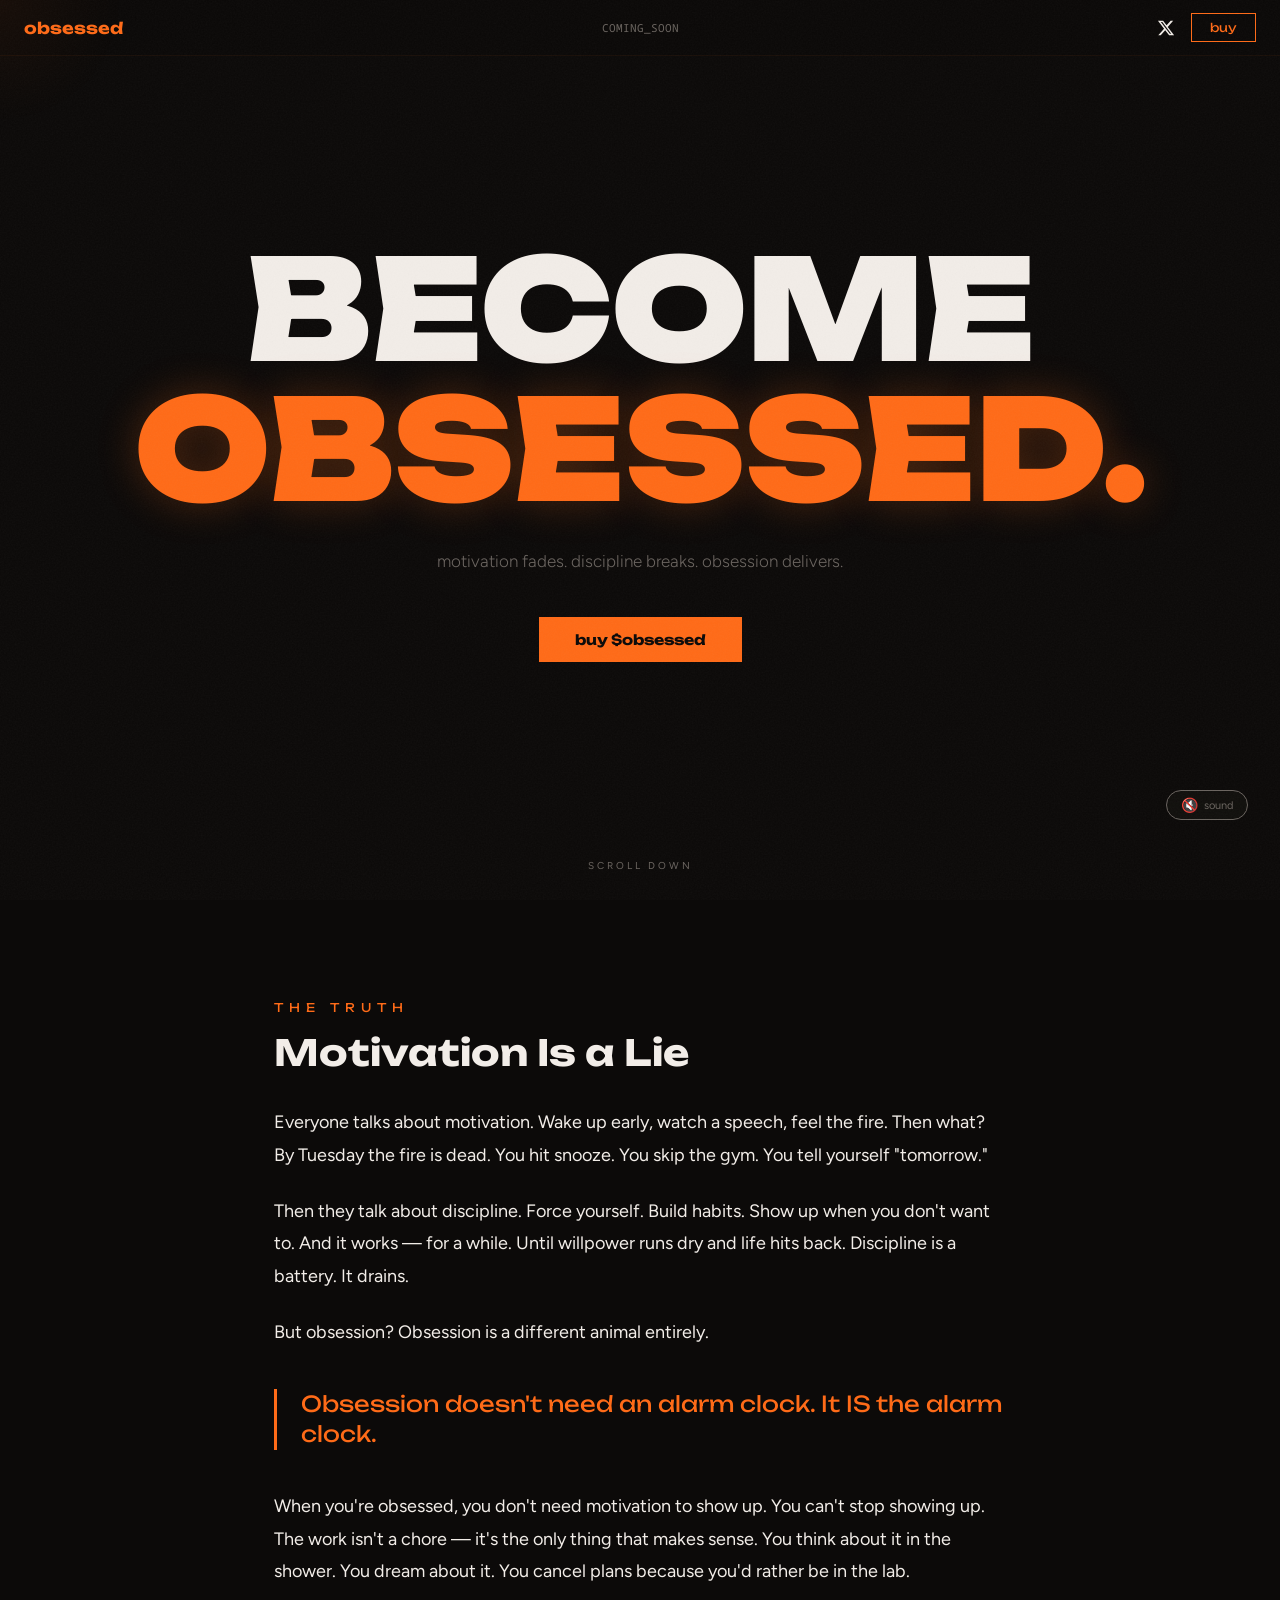
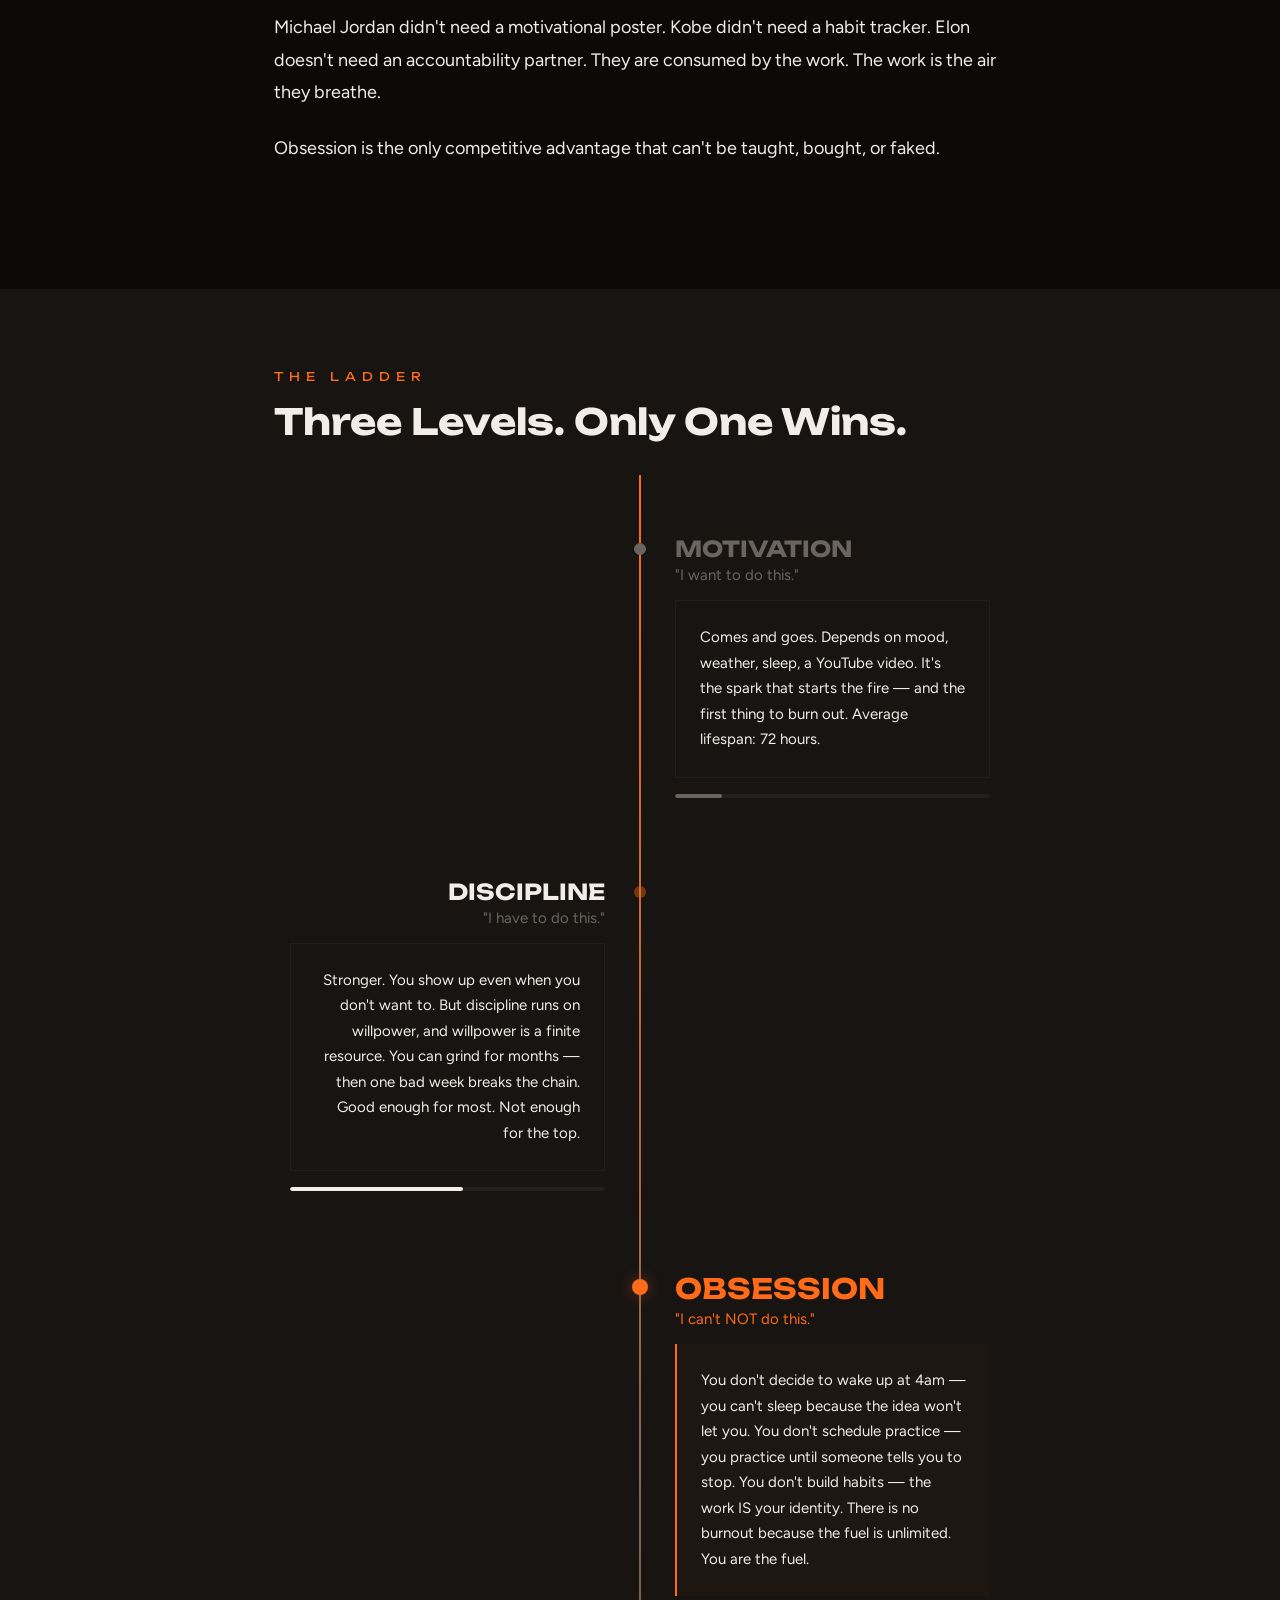
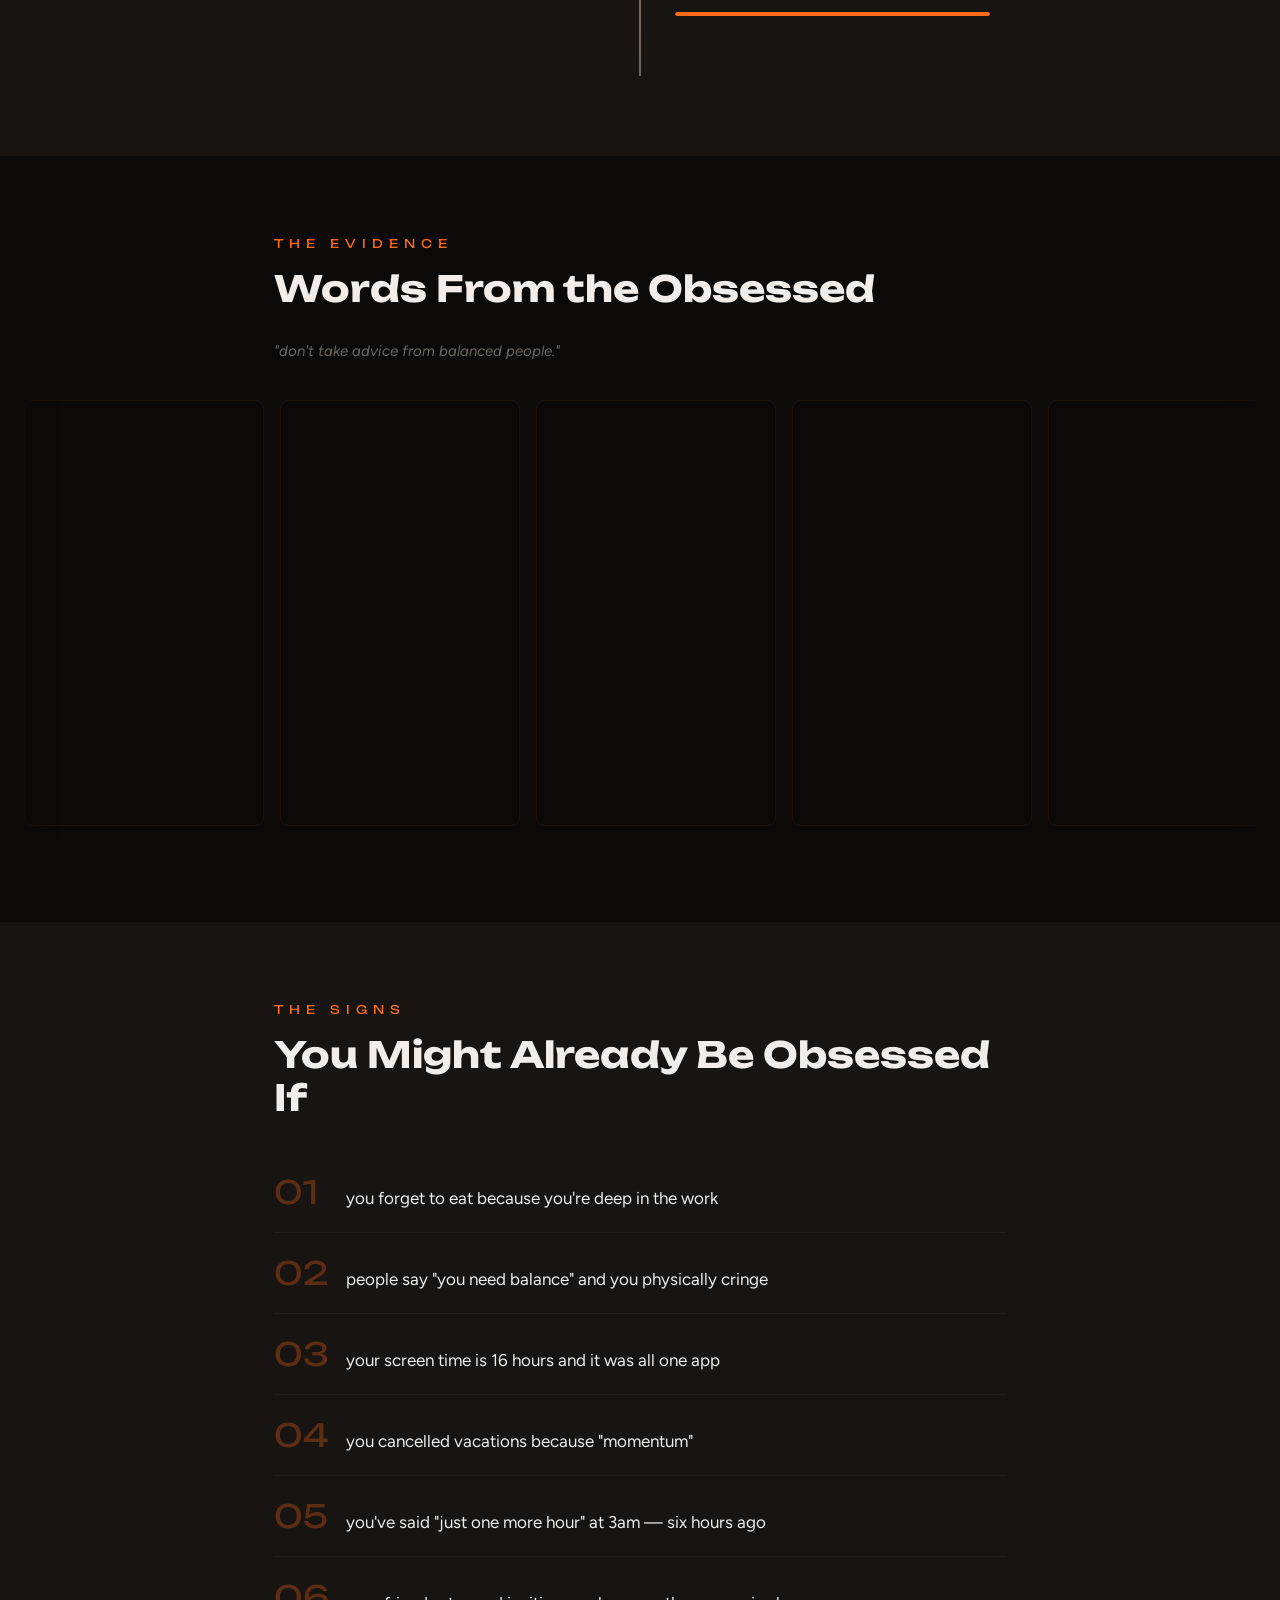
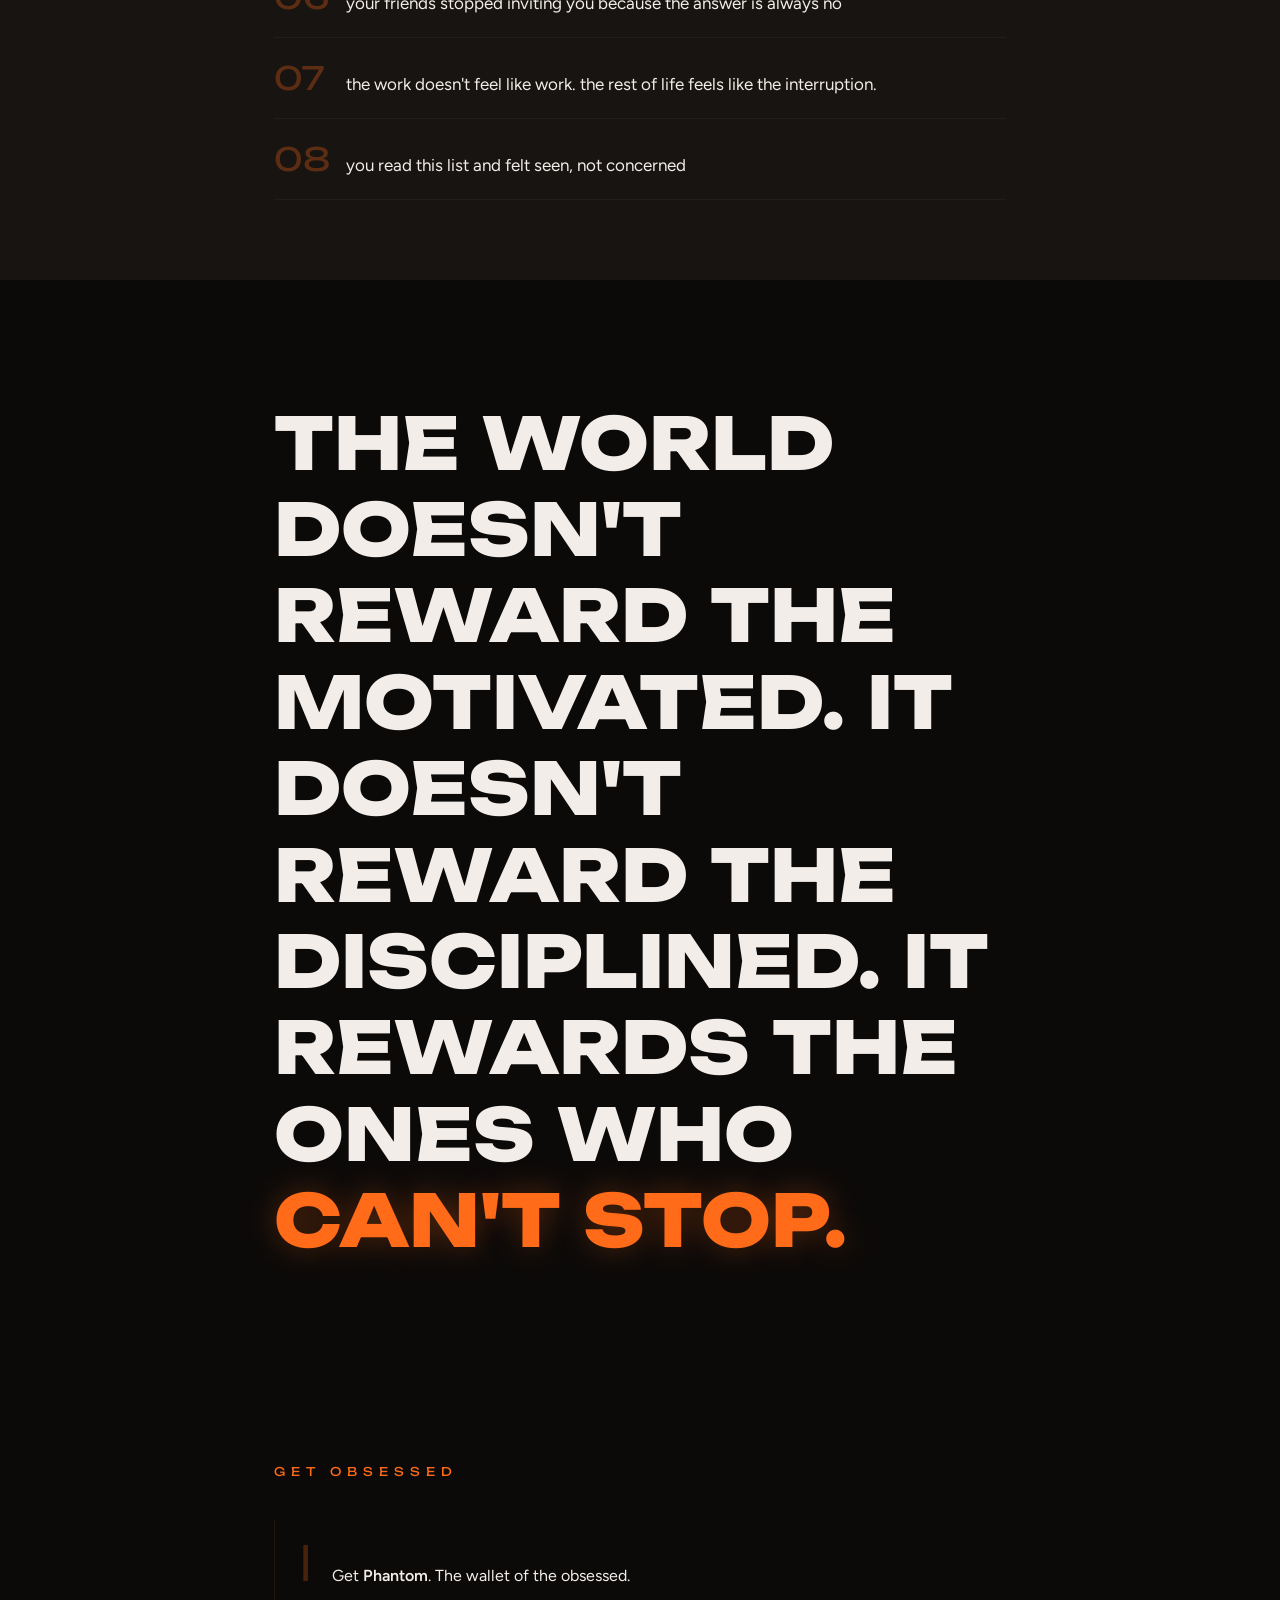
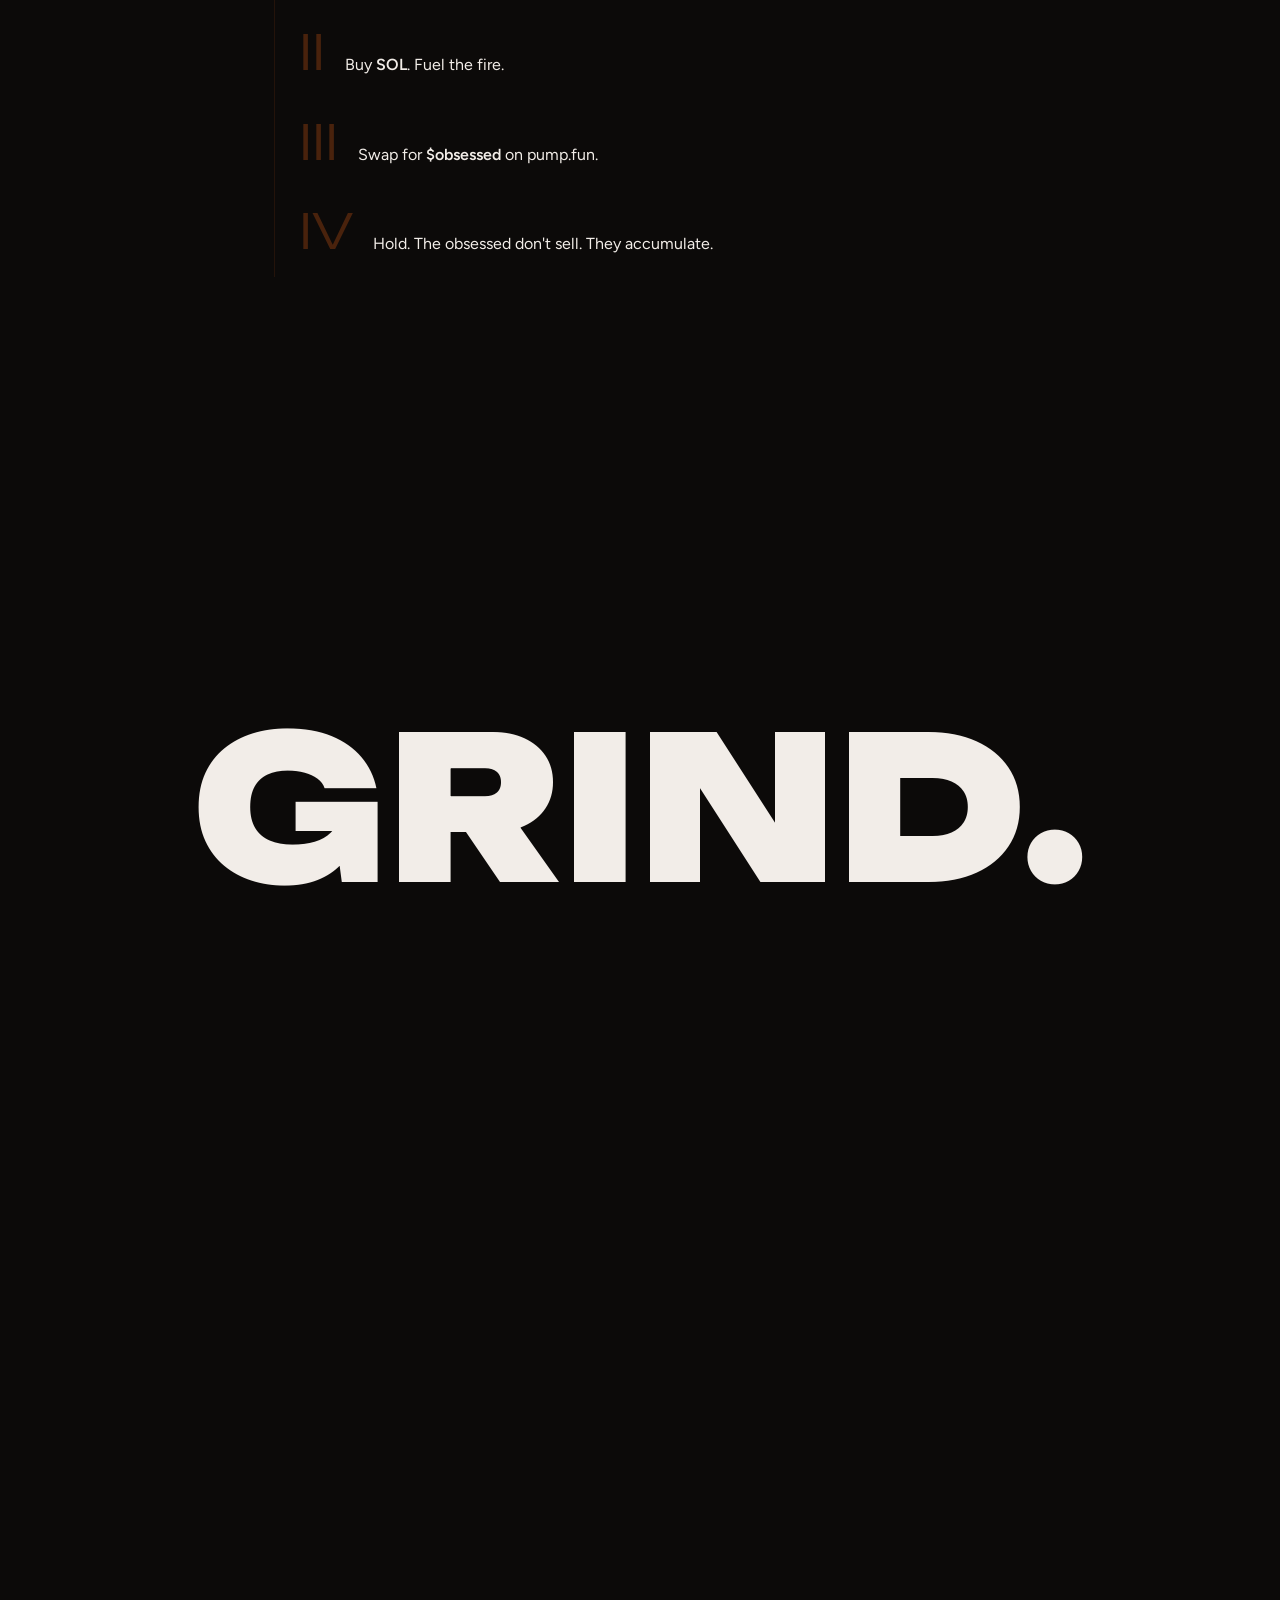
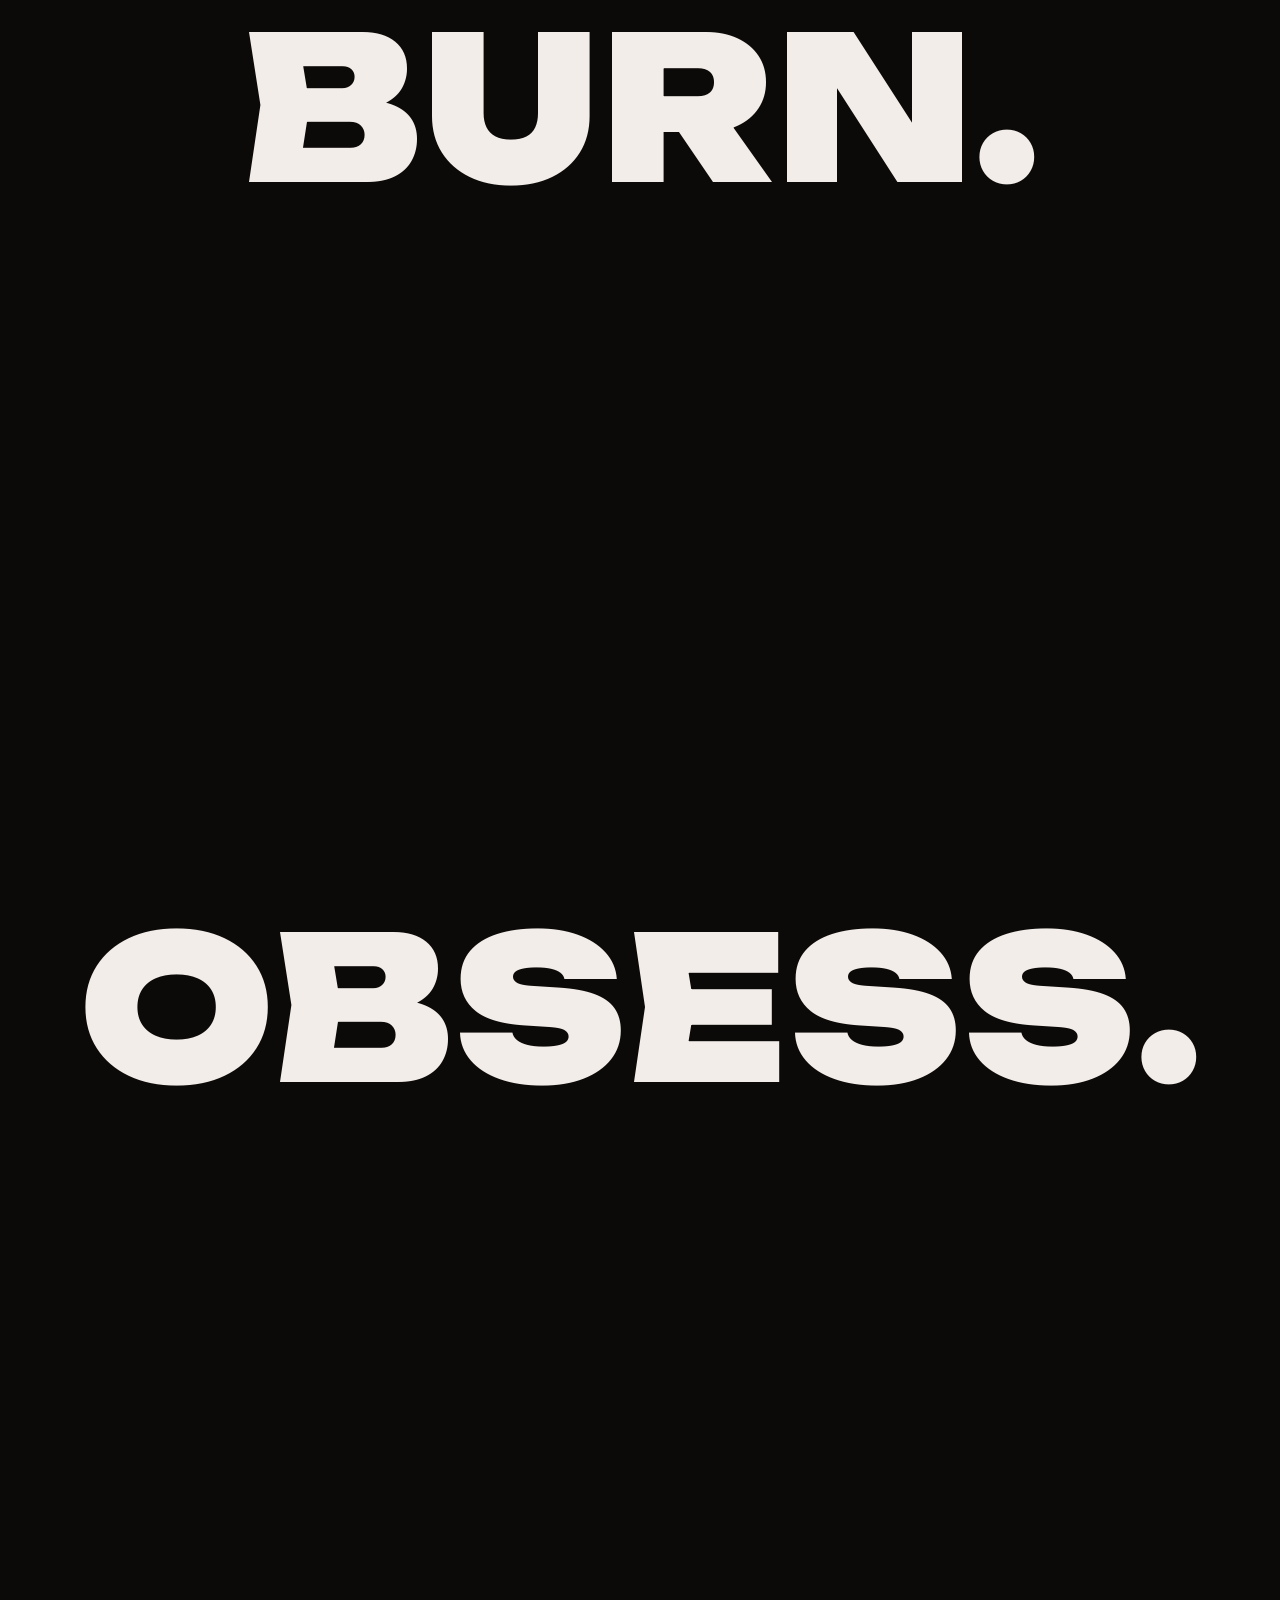
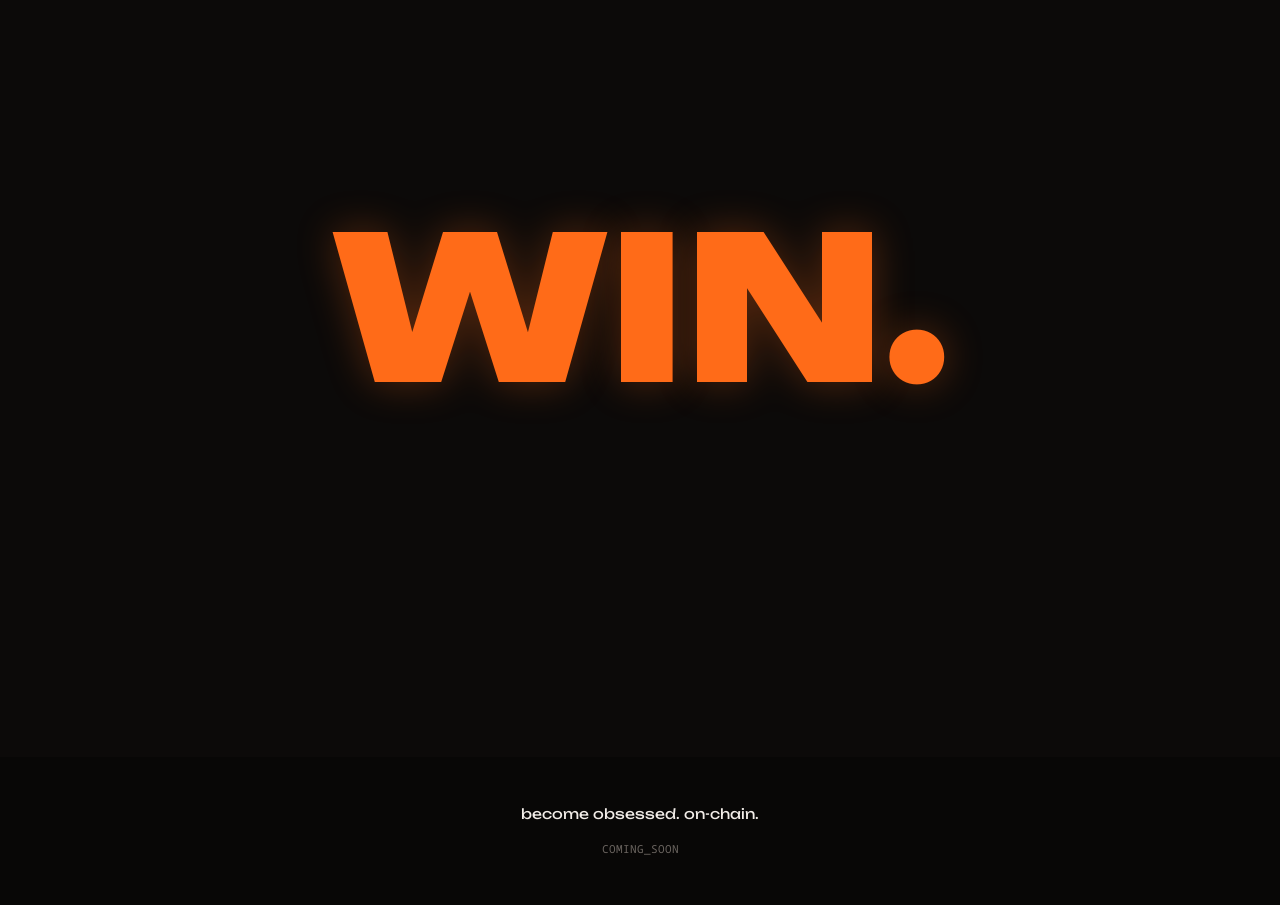
==== index.html @ f5f9ab0c "Initial commit: obsessed manifesto site Cinematic dark single-page crypto token site with 8 narrativ" ====
<!DOCTYPE html>
<html lang="en">
<head>
  <meta charset="UTF-8">
  <meta name="viewport" content="width=device-width, initial-scale=1.0">
  <title>become obsessed.</title>
  <meta name="description" content="motivation fades. discipline breaks. obsession delivers.">
  <meta property="og:title" content="become obsessed.">
  <meta property="og:description" content="motivation fades. discipline breaks. obsession delivers.">
  <meta property="og:type" content="website">
  <meta name="theme-color" content="#0C0A09">
  <link rel="icon" href="/favicon.ico">
  <link rel="preconnect" href="https://fonts.googleapis.com">
  <link rel="preconnect" href="https://fonts.gstatic.com" crossorigin>
  <link href="https://fonts.googleapis.com/css2?family=Unbounded:wght@300;400;500;700;800;900&family=Figtree:ital,wght@0,300;0,400;0,500;0,600;1,400&family=Noto+Sans+Mono:wght@400&display=swap" rel="stylesheet">
  <link rel="stylesheet" href="/style.css">
</head>
<body>

  <!-- NOISE OVERLAY -->
  <svg class="noise" aria-hidden="true">
    <filter id="noiseFilter">
      <feTurbulence type="fractalNoise" baseFrequency="0.65" numOctaves="3" stitchTiles="stitch"/>
      <feColorMatrix type="saturate" values="0.1"/>
    </filter>
    <rect width="100%" height="100%" filter="url(#noiseFilter)"/>
  </svg>

  <!-- CURSOR GLOW -->
  <div class="cursor-glow" aria-hidden="true"></div>

  <!-- EMBER PARTICLES -->
  <div class="embers" aria-hidden="true">
    <div class="ember"></div><div class="ember"></div><div class="ember"></div>
    <div class="ember"></div><div class="ember"></div><div class="ember"></div>
    <div class="ember"></div><div class="ember"></div><div class="ember"></div>
    <div class="ember"></div><div class="ember"></div><div class="ember"></div>
    <div class="ember"></div><div class="ember"></div><div class="ember"></div>
  </div>

  <!-- TOAST -->
  <div class="toast" id="toast">locked in.</div>

  <!-- NAV -->
  <nav class="nav">
    <a href="#" class="nav-logo">obsessed</a>
    <span class="nav-ca" id="nav-ca" title="Click to copy CA">COMING_SOON</span>
    <div class="nav-right">
      <a href="#" class="nav-twitter" id="nav-twitter" target="_blank" rel="noopener" aria-label="Twitter">
        <svg width="18" height="18" viewBox="0 0 24 24" fill="currentColor"><path d="M18.244 2.25h3.308l-7.227 8.26 8.502 11.24H16.17l-5.214-6.817L4.99 21.75H1.68l7.73-8.835L1.254 2.25H8.08l4.713 6.231zm-1.161 17.52h1.833L7.084 4.126H5.117z"/></svg>
      </a>
      <a href="#" class="nav-buy" id="nav-buy" target="_blank" rel="noopener">buy</a>
    </div>
  </nav>

  <!-- I — HERO -->
  <section class="hero" id="hero">
    <video class="hero-video" id="hero-video" autoplay muted loop playsinline>
      <source src="/static/hero.mp4" type="video/mp4">
    </video>
    <div class="hero-overlay"></div>
    <div class="hero-content">
      <h1 class="hero-title">
        <span class="hero-title-top">BECOME</span>
        <span class="hero-title-bottom">OBSESSED.</span>
      </h1>
      <div class="hero-scramble" id="hero-scramble"></div>
      <a href="#" class="hero-buy-btn" id="hero-buy-btn">buy $obsessed</a>
    </div>
    <button class="sound-btn" id="sound-btn">
      <span class="sound-icon">&#x1F507;</span>
      <span class="sound-text">sound</span>
    </button>
    <div class="scroll-hint">SCROLL DOWN</div>
  </section>

  <!-- II — THE TRUTH -->
  <section class="section truth" id="truth">
    <div class="section-inner">
      <span class="section-tag">THE TRUTH</span>
      <h2 class="section-title">Motivation Is a Lie</h2>
      <div class="truth-text">
        <p>Everyone talks about motivation. Wake up early, watch a speech, feel the fire. Then what? By Tuesday the fire is dead. You hit snooze. You skip the gym. You tell yourself "tomorrow."</p>
        <p>Then they talk about discipline. Force yourself. Build habits. Show up when you don't want to. And it works — for a while. Until willpower runs dry and life hits back. Discipline is a battery. It drains.</p>
        <p>But obsession? Obsession is a different animal entirely.</p>
      </div>
      <blockquote class="truth-highlight">Obsession doesn't need an alarm clock. It IS the alarm clock.</blockquote>
      <div class="truth-text">
        <p>When you're obsessed, you don't need motivation to show up. You can't stop showing up. The work isn't a chore — it's the only thing that makes sense. You think about it in the shower. You dream about it. You cancel plans because you'd rather be in the lab.</p>
        <p>Michael Jordan didn't need a motivational poster. Kobe didn't need a habit tracker. Elon doesn't need an accountability partner. They are consumed by the work. The work is the air they breathe.</p>
        <p>Obsession is the only competitive advantage that can't be taught, bought, or faked.</p>
      </div>
    </div>
  </section>

  <!-- III — THE LADDER -->
  <section class="section ladder" id="ladder">
    <div class="section-inner">
      <span class="section-tag">THE LADDER</span>
      <h2 class="section-title">Three Levels. Only One Wins.</h2>
      <div class="timeline">
        <div class="timeline-line"></div>

        <!-- Level 1 — MOTIVATION -->
        <div class="timeline-level level-1" data-level="1">
          <div class="timeline-dot dot-1"></div>
          <div class="timeline-content right">
            <h3 class="level-name level-name-muted">MOTIVATION</h3>
            <p class="level-quote">"I want to do this."</p>
            <div class="level-card">
              <p>Comes and goes. Depends on mood, weather, sleep, a YouTube video. It's the spark that starts the fire — and the first thing to burn out. Average lifespan: 72 hours.</p>
            </div>
            <div class="progress-bar" data-fill="15">
              <div class="progress-fill progress-muted"></div>
            </div>
          </div>
        </div>

        <!-- Level 2 — DISCIPLINE -->
        <div class="timeline-level level-2" data-level="2">
          <div class="timeline-dot dot-2"></div>
          <div class="timeline-content left">
            <h3 class="level-name">DISCIPLINE</h3>
            <p class="level-quote">"I have to do this."</p>
            <div class="level-card">
              <p>Stronger. You show up even when you don't want to. But discipline runs on willpower, and willpower is a finite resource. You can grind for months — then one bad week breaks the chain. Good enough for most. Not enough for the top.</p>
            </div>
            <div class="progress-bar" data-fill="55">
              <div class="progress-fill progress-white"></div>
            </div>
          </div>
        </div>

        <!-- Level 3 — OBSESSION -->
        <div class="timeline-level level-3" data-level="3">
          <div class="timeline-dot dot-3"></div>
          <div class="timeline-content right">
            <h3 class="level-name level-name-orange">OBSESSION</h3>
            <p class="level-quote level-quote-orange">"I can't NOT do this."</p>
            <div class="level-card level-card-accent">
              <p>You don't decide to wake up at 4am — you can't sleep because the idea won't let you. You don't schedule practice — you practice until someone tells you to stop. You don't build habits — the work IS your identity. There is no burnout because the fuel is unlimited. You are the fuel.</p>
            </div>
            <div class="progress-bar" data-fill="100">
              <div class="progress-fill progress-orange"></div>
            </div>
          </div>
        </div>
      </div>
    </div>
    <div class="ladder-flash" id="ladder-flash"></div>
  </section>

  <!-- IV — THE EVIDENCE -->
  <section class="section evidence" id="evidence">
    <div class="section-inner">
      <span class="section-tag">THE EVIDENCE</span>
      <h2 class="section-title">Words From the Obsessed</h2>
      <p class="evidence-subtitle"><em>"don't take advice from balanced people."</em></p>
    </div>
    <div class="video-gallery">
      <div class="video-gallery-track">
        <div class="video-slot">
          <video autoplay muted loop playsinline><source src="/static/videos/1.mp4" type="video/mp4"></video>
          <button class="video-sound-btn">&#x1F507;</button>
        </div>
        <div class="video-slot">
          <video autoplay muted loop playsinline><source src="/static/videos/2.mp4" type="video/mp4"></video>
          <button class="video-sound-btn">&#x1F507;</button>
        </div>
        <div class="video-slot">
          <video autoplay muted loop playsinline><source src="/static/videos/3.mp4" type="video/mp4"></video>
          <button class="video-sound-btn">&#x1F507;</button>
        </div>
        <div class="video-slot">
          <video autoplay muted loop playsinline><source src="/static/videos/4.mp4" type="video/mp4"></video>
          <button class="video-sound-btn">&#x1F507;</button>
        </div>
        <div class="video-slot">
          <video autoplay muted loop playsinline><source src="/static/videos/5.mp4" type="video/mp4"></video>
          <button class="video-sound-btn">&#x1F507;</button>
        </div>
        <div class="video-slot">
          <video autoplay muted loop playsinline><source src="/static/videos/6.mp4" type="video/mp4"></video>
          <button class="video-sound-btn">&#x1F507;</button>
        </div>
      </div>
    </div>
  </section>

  <!-- V — THE SIGNS -->
  <section class="section signs" id="signs">
    <div class="section-inner">
      <span class="section-tag">THE SIGNS</span>
      <h2 class="section-title">You Might Already Be Obsessed If</h2>
      <div class="signs-list">
        <div class="sign-row"><span class="sign-num">01</span><span class="sign-text">you forget to eat because you're deep in the work</span></div>
        <div class="sign-row"><span class="sign-num">02</span><span class="sign-text">people say "you need balance" and you physically cringe</span></div>
        <div class="sign-row"><span class="sign-num">03</span><span class="sign-text">your screen time is 16 hours and it was all one app</span></div>
        <div class="sign-row"><span class="sign-num">04</span><span class="sign-text">you cancelled vacations because "momentum"</span></div>
        <div class="sign-row"><span class="sign-num">05</span><span class="sign-text">you've said "just one more hour" at 3am — six hours ago</span></div>
        <div class="sign-row"><span class="sign-num">06</span><span class="sign-text">your friends stopped inviting you because the answer is always no</span></div>
        <div class="sign-row"><span class="sign-num">07</span><span class="sign-text">the work doesn't feel like work. the rest of life feels like the interruption.</span></div>
        <div class="sign-row"><span class="sign-num">08</span><span class="sign-text">you read this list and felt seen, not concerned</span></div>
      </div>
    </div>
  </section>

  <!-- VI — BIG QUOTE -->
  <section class="section bigquote" id="bigquote">
    <div class="section-inner">
      <div class="bigquote-text" id="bigquote-text">
        <span class="bq-word">THE</span>
        <span class="bq-word">WORLD</span>
        <span class="bq-word">DOESN'T</span>
        <span class="bq-word">REWARD</span>
        <span class="bq-word">THE</span>
        <span class="bq-word">MOTIVATED.</span>
        <span class="bq-word">IT</span>
        <span class="bq-word">DOESN'T</span>
        <span class="bq-word">REWARD</span>
        <span class="bq-word">THE</span>
        <span class="bq-word">DISCIPLINED.</span>
        <span class="bq-word">IT</span>
        <span class="bq-word">REWARDS</span>
        <span class="bq-word">THE</span>
        <span class="bq-word">ONES</span>
        <span class="bq-word">WHO</span>
        <span class="bq-word bq-accent">CAN'T</span>
        <span class="bq-word bq-accent">STOP.</span>
      </div>
    </div>
  </section>

  <!-- VII — HOW TO BUY -->
  <section class="section howtobuy" id="howtobuy">
    <div class="section-inner">
      <span class="section-tag">GET OBSESSED</span>
      <div class="buy-steps">
        <div class="buy-step">
          <span class="buy-step-num">I</span>
          <p class="buy-step-text">Get <strong>Phantom</strong>. The wallet of the obsessed.</p>
        </div>
        <div class="buy-step">
          <span class="buy-step-num">II</span>
          <p class="buy-step-text">Buy <strong>SOL</strong>. Fuel the fire.</p>
        </div>
        <div class="buy-step">
          <span class="buy-step-num">III</span>
          <p class="buy-step-text">Swap for <strong>$obsessed</strong> on pump.fun.</p>
        </div>
        <div class="buy-step">
          <span class="buy-step-num">IV</span>
          <p class="buy-step-text">Hold. The obsessed don't sell. They accumulate.</p>
        </div>
      </div>
    </div>
  </section>

  <!-- VIII — SCROLL WORDS -->
  <section class="scroll-words">
    <div class="scroll-word sw-left"><span>GRIND.</span></div>
    <div class="scroll-word sw-right"><span>BURN.</span></div>
    <div class="scroll-word sw-left"><span>OBSESS.</span></div>
    <div class="scroll-word sw-right sw-accent"><span>WIN.</span></div>
  </section>

  <!-- FOOTER -->
  <footer class="footer">
    <div class="footer-title">become obsessed. on-chain.</div>
    <span class="footer-ca" id="footer-ca">COMING_SOON</span>
  </footer>

  <script src="/script.js"></script>
</body>
</html>
---- style.css ----
/* ============================================
   OBSESSED — style.css
   ============================================ */

:root {
  --furnace: #0C0A09;
  --molten: #FF6B18;
  --bone: #F2EDE8;
  --charred: #6B6560;
  --smolder: #171412;
  --dark-footer: #080706;
}

*, *::before, *::after { box-sizing: border-box; margin: 0; padding: 0; }

html { scroll-behavior: smooth; }

body {
  font-family: 'Figtree', sans-serif;
  background: var(--furnace);
  color: var(--bone);
  overflow-x: hidden;
  -webkit-font-smoothing: antialiased;
  -moz-osx-font-smoothing: grayscale;
}

::selection {
  background: rgba(255,107,24,0.3);
  color: var(--bone);
}

/* ── NOISE OVERLAY ── */
.noise {
  position: fixed;
  top: 0; left: 0;
  width: 100%; height: 100%;
  pointer-events: none;
  z-index: 9999;
  opacity: 0.035;
}

/* ── CURSOR GLOW ── */
.cursor-glow {
  position: fixed;
  width: 250px; height: 250px;
  border-radius: 50%;
  background: radial-gradient(circle, rgba(255,107,24,0.05) 0%, transparent 70%);
  pointer-events: none;
  z-index: 9998;
  transform: translate(-50%, -50%);
  display: none;
}
@media (hover: hover) {
  .cursor-glow { display: block; }
}

/* ── EMBER PARTICLES ── */
.embers {
  position: fixed;
  top: 0; left: 0;
  width: 100%; height: 100%;
  pointer-events: none;
  z-index: 9997;
  overflow: hidden;
}
.ember {
  position: absolute;
  bottom: -20px;
  border-radius: 50%;
  background: var(--molten);
  box-shadow: 0 0 8px rgba(255,107,24,0.4);
  opacity: 0;
  animation: ember-rise linear infinite;
}
.ember:nth-child(1)  { left: 5%;  width: 3px; height: 3px; animation-duration: 14s; animation-delay: 0s;    opacity: 0.35; }
.ember:nth-child(2)  { left: 12%; width: 4px; height: 4px; animation-duration: 18s; animation-delay: 2s;    opacity: 0.4;  }
.ember:nth-child(3)  { left: 20%; width: 3px; height: 3px; animation-duration: 12s; animation-delay: 4s;    opacity: 0.3;  }
.ember:nth-child(4)  { left: 28%; width: 5px; height: 5px; animation-duration: 16s; animation-delay: 1s;    opacity: 0.5;  }
.ember:nth-child(5)  { left: 35%; width: 4px; height: 4px; animation-duration: 20s; animation-delay: 3s;    opacity: 0.35; }
.ember:nth-child(6)  { left: 43%; width: 3px; height: 3px; animation-duration: 15s; animation-delay: 5s;    opacity: 0.45; }
.ember:nth-child(7)  { left: 50%; width: 6px; height: 6px; animation-duration: 13s; animation-delay: 0.5s;  opacity: 0.3;  }
.ember:nth-child(8)  { left: 58%; width: 4px; height: 4px; animation-duration: 17s; animation-delay: 2.5s;  opacity: 0.5;  }
.ember:nth-child(9)  { left: 65%; width: 3px; height: 3px; animation-duration: 19s; animation-delay: 4.5s;  opacity: 0.4;  }
.ember:nth-child(10) { left: 72%; width: 5px; height: 5px; animation-duration: 11s; animation-delay: 1.5s;  opacity: 0.35; }
.ember:nth-child(11) { left: 78%; width: 4px; height: 4px; animation-duration: 16s; animation-delay: 3.5s;  opacity: 0.6;  }
.ember:nth-child(12) { left: 85%; width: 3px; height: 3px; animation-duration: 14s; animation-delay: 0.8s;  opacity: 0.3;  }
.ember:nth-child(13) { left: 90%; width: 5px; height: 5px; animation-duration: 18s; animation-delay: 2.2s;  opacity: 0.45; }
.ember:nth-child(14) { left: 95%; width: 4px; height: 4px; animation-duration: 12s; animation-delay: 4.2s;  opacity: 0.35; }
.ember:nth-child(15) { left: 8%;  width: 3px; height: 3px; animation-duration: 20s; animation-delay: 5.5s;  opacity: 0.5;  }

@keyframes ember-rise {
  0%   { transform: translateY(0) translateX(0); opacity: 0; }
  10%  { opacity: var(--ember-op, 0.4); }
  90%  { opacity: var(--ember-op, 0.4); }
  100% { transform: translateY(-110vh) translateX(calc(sin(var(--i,1)) * 40px)); opacity: 0; }
}

/* ── TOAST ── */
.toast {
  position: fixed;
  bottom: 32px;
  left: 50%;
  transform: translateX(-50%) translateY(20px);
  background: var(--smolder);
  border: 1px solid rgba(255,107,24,0.2);
  color: var(--molten);
  font-family: 'Noto Sans Mono', monospace;
  font-size: 13px;
  padding: 10px 24px;
  border-radius: 8px;
  opacity: 0;
  pointer-events: none;
  transition: opacity 0.3s, transform 0.3s;
  z-index: 10000;
}
.toast.show {
  opacity: 1;
  transform: translateX(-50%) translateY(0);
}

/* ── NAV ── */
.nav {
  position: fixed;
  top: 0; left: 0; right: 0;
  z-index: 1000;
  display: flex;
  align-items: center;
  justify-content: space-between;
  padding: 0 24px;
  height: 56px;
  background: rgba(12,10,9,0.88);
  backdrop-filter: blur(10px);
  -webkit-backdrop-filter: blur(10px);
  border-bottom: 1px solid rgba(255,107,24,0.06);
}
.nav-logo {
  font-family: 'Unbounded', sans-serif;
  font-size: 16px;
  color: var(--molten);
  text-decoration: none;
  font-weight: 700;
}
.nav-ca {
  font-family: 'Noto Sans Mono', monospace;
  font-size: 11px;
  color: var(--charred);
  cursor: pointer;
  transition: color 0.2s;
  max-width: 200px;
  overflow: hidden;
  text-overflow: ellipsis;
  white-space: nowrap;
}
.nav-ca:hover { color: var(--bone); }
.nav-right {
  display: flex;
  align-items: center;
  gap: 16px;
}
.nav-twitter {
  color: var(--bone);
  transition: color 0.2s;
  display: flex;
  align-items: center;
}
.nav-twitter:hover { color: var(--molten); }
.nav-buy {
  font-family: 'Unbounded', sans-serif;
  font-size: 12px;
  color: var(--molten);
  text-decoration: none;
  border: 1px solid var(--molten);
  padding: 6px 18px;
  transition: background 0.2s;
}
.nav-buy:hover { background: rgba(255,107,24,0.1); }

/* ── HERO ── */
.hero {
  position: relative;
  width: 100%;
  height: 100vh;
  display: flex;
  align-items: center;
  justify-content: center;
  overflow: hidden;
}
.hero-video {
  position: fixed;
  top: 0; left: 0;
  width: 100%; height: 100%;
  object-fit: cover;
  z-index: -2;
}
.hero-overlay {
  position: fixed;
  top: 0; left: 0;
  width: 100%; height: 100%;
  background: rgba(12,10,9,0.6);
  z-index: -1;
}
.hero-content {
  text-align: center;
  z-index: 1;
  display: flex;
  flex-direction: column;
  align-items: center;
}
.hero-title {
  line-height: 1;
}
.hero-title-top {
  display: block;
  font-family: 'Unbounded', sans-serif;
  font-size: clamp(64px, 12vw, 140px);
  font-weight: 900;
  color: var(--bone);
  letter-spacing: -2px;
}
.hero-title-bottom {
  display: block;
  font-family: 'Unbounded', sans-serif;
  font-size: clamp(64px, 12vw, 140px);
  font-weight: 900;
  color: var(--molten);
  letter-spacing: -2px;
  text-shadow: 0 0 40px rgba(255,107,24,0.25);
}
.hero-scramble {
  margin-top: 32px;
  font-family: 'Figtree', sans-serif;
  font-weight: 300;
  font-size: 17px;
  color: var(--charred);
  min-height: 26px;
}
.hero-buy-btn {
  display: inline-block;
  margin-top: 40px;
  font-family: 'Unbounded', sans-serif;
  font-size: 14px;
  font-weight: 700;
  color: var(--furnace);
  background: var(--molten);
  padding: 14px 36px;
  border-radius: 0;
  text-decoration: none;
  transition: filter 0.2s, box-shadow 0.2s;
}
.hero-buy-btn:hover {
  filter: brightness(1.15);
  box-shadow: 0 0 24px rgba(255,107,24,0.2);
}

/* Sound button */
.sound-btn {
  position: absolute;
  bottom: 80px;
  right: 32px;
  z-index: 10;
  display: flex;
  align-items: center;
  gap: 6px;
  background: rgba(23,20,18,0.6);
  backdrop-filter: blur(8px);
  -webkit-backdrop-filter: blur(8px);
  border: 1px solid var(--charred);
  border-radius: 999px;
  padding: 6px 14px;
  cursor: pointer;
  color: var(--charred);
  transition: border-color 0.2s;
}
.sound-btn:hover { border-color: var(--molten); }
.sound-icon { font-size: 14px; }
.sound-text { font-family: 'Figtree', sans-serif; font-size: 11px; }

/* Scroll hint */
.scroll-hint {
  position: absolute;
  bottom: 28px;
  left: 50%;
  transform: translateX(-50%);
  font-family: 'Figtree', sans-serif;
  font-size: 10px;
  color: var(--charred);
  letter-spacing: 3px;
  z-index: 10;
  transition: opacity 0.5s;
}
.scroll-hint.hidden { opacity: 0; }

/* ── SECTIONS COMMON ── */
.section { position: relative; }
.section-inner {
  max-width: 780px;
  margin: 0 auto;
  padding: 0 24px;
}
.section-tag {
  display: block;
  font-family: 'Unbounded', sans-serif;
  font-size: 12px;
  color: var(--molten);
  letter-spacing: 6px;
  margin-bottom: 16px;
}
.section-title {
  font-family: 'Unbounded', sans-serif;
  font-size: 36px;
  font-weight: 700;
  color: var(--bone);
  margin-bottom: 32px;
  line-height: 1.2;
}

/* ── II — THE TRUTH ── */
.truth {
  background: var(--furnace);
  padding: 100px 0;
}
.truth-text p {
  font-size: 18px;
  line-height: 1.8;
  color: var(--bone);
  margin-bottom: 24px;
}
.truth-highlight {
  font-family: 'Unbounded', sans-serif;
  font-size: 22px;
  color: var(--molten);
  border-left: 3px solid var(--molten);
  padding-left: 24px;
  margin: 40px 0;
  line-height: 1.4;
}

/* ── III — THE LADDER ── */
.ladder {
  background: var(--smolder);
  padding: 80px 0;
  overflow: hidden;
}
.timeline {
  position: relative;
  max-width: 700px;
  margin: 0 auto;
  padding: 60px 0;
}
.timeline-line {
  position: absolute;
  left: 50%;
  top: 0; bottom: 0;
  width: 2px;
  transform: translateX(-50%);
  background: linear-gradient(to top, var(--charred), var(--molten));
}
.timeline-level {
  position: relative;
  margin-bottom: 80px;
  display: flex;
  align-items: flex-start;
}
.timeline-level:last-child { margin-bottom: 0; }
.timeline-dot {
  position: absolute;
  left: 50%;
  top: 8px;
  transform: translateX(-50%);
  border-radius: 50%;
  z-index: 2;
}
.dot-1 {
  width: 12px; height: 12px;
  background: var(--charred);
  border: 1px solid var(--charred);
}
.dot-2 {
  width: 12px; height: 12px;
  background: rgba(255,107,24,0.4);
}
.dot-3 {
  width: 16px; height: 16px;
  background: var(--molten);
  box-shadow: 0 0 16px rgba(255,107,24,0.4);
  animation: pulse-dot 2s ease-in-out infinite;
}
@keyframes pulse-dot {
  0%, 100% { box-shadow: 0 0 16px rgba(255,107,24,0.4); }
  50% { box-shadow: 0 0 28px rgba(255,107,24,0.7); }
}

.timeline-content {
  width: 45%;
}
.timeline-content.right { margin-left: 55%; }
.timeline-content.left  { margin-right: 55%; text-align: right; }
.timeline-content.left .level-card { margin-left: auto; }
.timeline-content.left .progress-bar { margin-left: auto; }

.level-name {
  font-family: 'Unbounded', sans-serif;
  font-size: 22px;
  color: var(--bone);
  margin-bottom: 4px;
}
.level-name-muted { color: var(--charred); }
.level-name-orange {
  font-size: 28px;
  color: var(--molten);
}
.level-quote {
  font-family: 'Figtree', sans-serif;
  font-size: 15px;
  color: var(--charred);
  margin-bottom: 16px;
}
.level-quote-orange { color: var(--molten); }
.level-card {
  background: var(--smolder);
  border: 1px solid rgba(255,255,255,0.04);
  padding: 24px;
  margin-bottom: 16px;
}
.level-card p {
  font-size: 15px;
  line-height: 1.7;
  color: var(--bone);
}
.level-card-accent {
  border: none;
  border-left: 2px solid var(--molten);
  background: rgba(255,107,24,0.03);
}

/* Progress bars */
.progress-bar {
  width: 100%;
  height: 4px;
  background: rgba(255,255,255,0.05);
  border-radius: 2px;
  overflow: hidden;
}
.progress-fill {
  height: 100%;
  width: 0;
  border-radius: 2px;
  transition: width 1.5s cubic-bezier(0.22, 1, 0.36, 1);
}
.progress-muted { background: var(--charred); }
.progress-white { background: var(--bone); }
.progress-orange {
  background: var(--molten);
  box-shadow: 0 0 8px rgba(255,107,24,0.4);
}

/* Ladder flash */
.ladder-flash {
  position: absolute;
  inset: 0;
  background: rgba(255,107,24,0.06);
  pointer-events: none;
  opacity: 0;
  transition: opacity 0.2s;
}
.ladder-flash.active {
  opacity: 1;
}

/* ── IV — THE EVIDENCE ── */
.evidence {
  background: var(--furnace);
  padding: 80px 0;
}
.evidence-subtitle {
  font-family: 'Figtree', sans-serif;
  font-size: 15px;
  color: var(--charred);
  margin-bottom: 40px;
}

.video-gallery {
  position: relative;
  padding: 0 24px;
}
.video-gallery::before,
.video-gallery::after {
  content: '';
  position: absolute;
  top: 0; bottom: 0;
  width: 60px;
  z-index: 2;
  pointer-events: none;
}
.video-gallery::before {
  left: 0;
  background: linear-gradient(to right, var(--furnace), transparent);
}
.video-gallery::after {
  right: 0;
  background: linear-gradient(to left, var(--furnace), transparent);
}

.video-gallery-track {
  display: flex;
  gap: 16px;
  overflow-x: auto;
  padding: 0 40px 16px;
  scroll-snap-type: x mandatory;
  -webkit-overflow-scrolling: touch;
}
.video-gallery-track::-webkit-scrollbar { height: 3px; }
.video-gallery-track::-webkit-scrollbar-track { background: transparent; }
.video-gallery-track::-webkit-scrollbar-thumb { background: var(--molten); border-radius: 3px; }

.video-slot {
  position: relative;
  flex-shrink: 0;
  width: 240px;
  height: 426px;
  border-radius: 8px;
  overflow: hidden;
  border: 1px solid rgba(255,107,24,0.08);
  scroll-snap-align: start;
  transition: transform 0.3s, border-color 0.3s;
}
.video-slot:hover {
  transform: scale(1.02);
  border-color: rgba(255,107,24,0.3);
}
.video-slot video {
  width: 100%; height: 100%;
  object-fit: cover;
}
.video-sound-btn {
  position: absolute;
  bottom: 12px;
  right: 12px;
  background: rgba(23,20,18,0.7);
  backdrop-filter: blur(6px);
  -webkit-backdrop-filter: blur(6px);
  border: 1px solid rgba(255,107,24,0.15);
  border-radius: 999px;
  padding: 4px 10px;
  font-size: 12px;
  cursor: pointer;
  color: var(--bone);
  opacity: 0;
  transition: opacity 0.2s;
}
.video-slot:hover .video-sound-btn { opacity: 1; }

/* ── V — THE SIGNS ── */
.signs {
  background: var(--smolder);
  padding: 80px 0;
}
.signs-list { max-width: 780px; }
.sign-row {
  display: flex;
  align-items: baseline;
  gap: 24px;
  padding: 20px 0;
  border-bottom: 1px solid rgba(255,255,255,0.04);
  opacity: 0;
  transform: translateX(-12px);
  transition: opacity 0.6s ease, transform 0.6s ease;
}
.sign-row.visible {
  opacity: 1;
  transform: translateX(0);
}
.sign-num {
  font-family: 'Unbounded', sans-serif;
  font-size: 32px;
  color: var(--molten);
  opacity: 0.3;
  flex-shrink: 0;
  width: 48px;
}
.sign-text {
  font-family: 'Figtree', sans-serif;
  font-size: 17px;
  color: var(--bone);
  line-height: 1.5;
}

/* ── VI — BIG QUOTE ── */
.bigquote {
  background: var(--furnace);
  padding: 120px 0;
}
.bigquote-text {
  font-family: 'Unbounded', sans-serif;
  font-size: clamp(36px, 6vw, 72px);
  font-weight: 800;
  color: var(--bone);
  line-height: 1.2;
  max-width: 900px;
  margin: 0 auto;
  display: flex;
  flex-wrap: wrap;
  gap: 0 0.3em;
}
.bq-word {
  opacity: 0;
  transform: translateY(16px);
  transition: opacity 0.4s ease, transform 0.4s ease;
}
.bq-word.visible {
  opacity: 1;
  transform: translateY(0);
}
.bq-accent {
  color: var(--molten);
  text-shadow: 0 0 30px rgba(255,107,24,0.3);
}

/* ── VII — HOW TO BUY ── */
.howtobuy {
  background: var(--furnace);
  padding: 80px 0;
}
.buy-steps {
  margin-top: 40px;
}
.buy-step {
  display: flex;
  align-items: baseline;
  gap: 20px;
  padding: 20px 0 20px 24px;
  border-left: 1px solid rgba(255,107,24,0.1);
}
.buy-step-num {
  font-family: 'Unbounded', sans-serif;
  font-size: 48px;
  font-weight: 300;
  color: var(--molten);
  opacity: 0.25;
  flex-shrink: 0;
  line-height: 1;
}
.buy-step-text {
  font-family: 'Figtree', sans-serif;
  font-size: 16px;
  color: var(--bone);
  line-height: 1.6;
}
.buy-step-text strong {
  color: var(--bone);
  font-weight: 600;
}

/* ── VIII — SCROLL WORDS ── */
.scroll-words {
  background: var(--furnace);
}
.scroll-word {
  height: 100vh;
  display: flex;
  align-items: center;
  justify-content: center;
  overflow: hidden;
}
.scroll-word span {
  font-family: 'Unbounded', sans-serif;
  font-size: clamp(80px, 18vw, 200px);
  font-weight: 900;
  color: var(--bone);
  opacity: 0;
  transition: opacity 0.6s ease, transform 0.6s ease;
}
.sw-left span { transform: translateX(-80px); }
.sw-right span { transform: translateX(80px); }
.scroll-word.visible span {
  opacity: 1;
  transform: translateX(0);
}
.sw-accent span {
  color: var(--molten);
  text-shadow: 0 0 40px rgba(255,107,24,0.3);
}

/* ── FOOTER ── */
.footer {
  background: var(--dark-footer);
  padding: 48px 24px;
  text-align: center;
}
.footer-title {
  font-family: 'Unbounded', sans-serif;
  font-size: 14px;
  color: var(--bone);
  margin-bottom: 16px;
  animation: footer-glow 3s ease-in-out infinite;
}
@keyframes footer-glow {
  0%, 100% { text-shadow: 0 0 8px rgba(255,107,24,0); }
  50% { text-shadow: 0 0 16px rgba(255,107,24,0.15); }
}
.footer-ca {
  font-family: 'Noto Sans Mono', monospace;
  font-size: 11px;
  color: var(--charred);
  cursor: pointer;
  transition: color 0.2s;
}
.footer-ca:hover { color: var(--bone); }

/* ── RESPONSIVE ── */
@media (max-width: 768px) {
  .nav-ca { display: none; }
  .hero-title-top, .hero-title-bottom { letter-spacing: -1px; }

  .section-title { font-size: 28px; }

  .timeline-line { left: 20px; }
  .timeline-dot { left: 20px; }
  .timeline-content,
  .timeline-content.right,
  .timeline-content.left {
    width: calc(100% - 52px);
    margin-left: 52px;
    margin-right: 0;
    text-align: left;
  }
  .timeline-content.left .level-card,
  .timeline-content.left .progress-bar { margin-left: 0; }

  .truth-highlight { font-size: 18px; }

  .video-slot { width: 200px; height: 355px; }

  .sign-num { font-size: 24px; width: 36px; }
  .sign-text { font-size: 15px; }

  .bigquote-text { gap: 0 0.25em; }

  .buy-step-num { font-size: 36px; }
}

@media (max-width: 480px) {
  .nav { padding: 0 16px; }
  .hero-scramble { font-size: 14px; padding: 0 16px; }
  .section-inner { padding: 0 16px; }
  .truth-text p { font-size: 16px; }
  .level-card p { font-size: 14px; }
  .video-gallery-track { padding: 0 16px 12px; }
  .video-slot { width: 180px; height: 320px; }
}
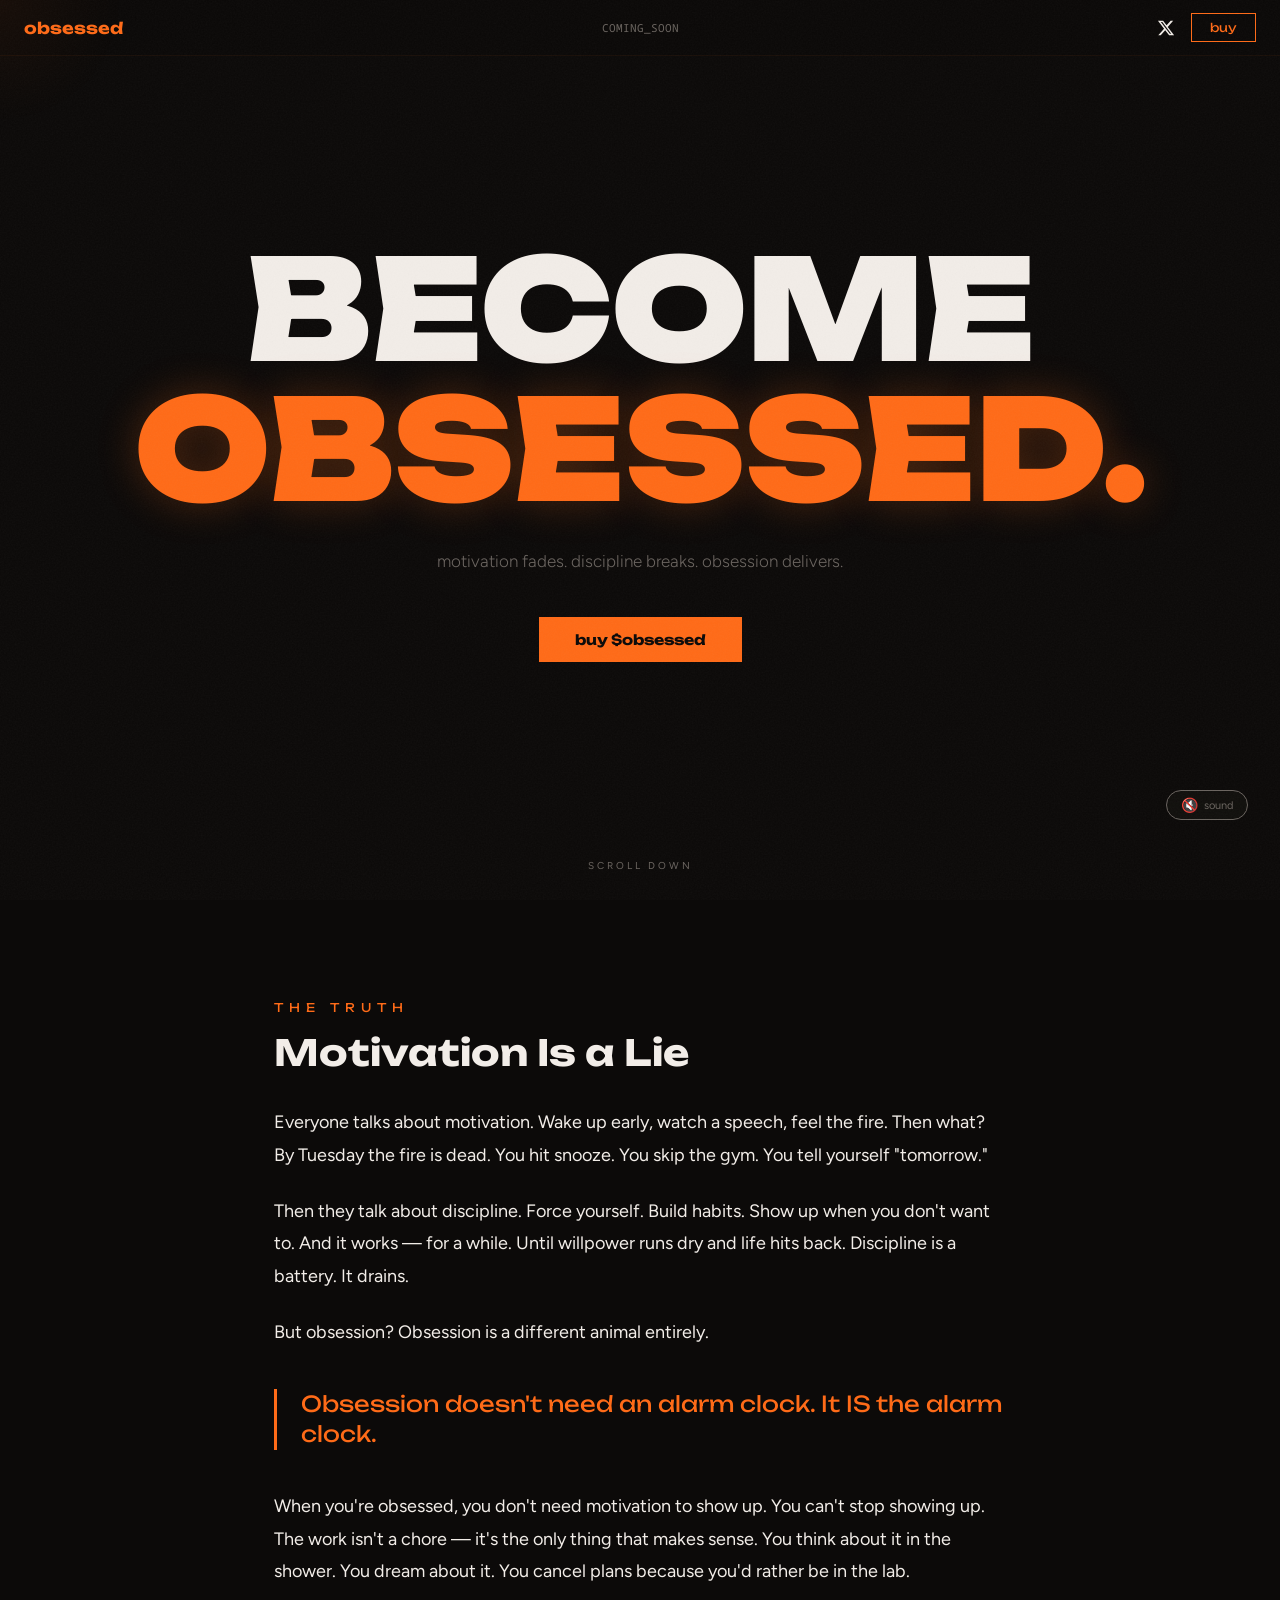
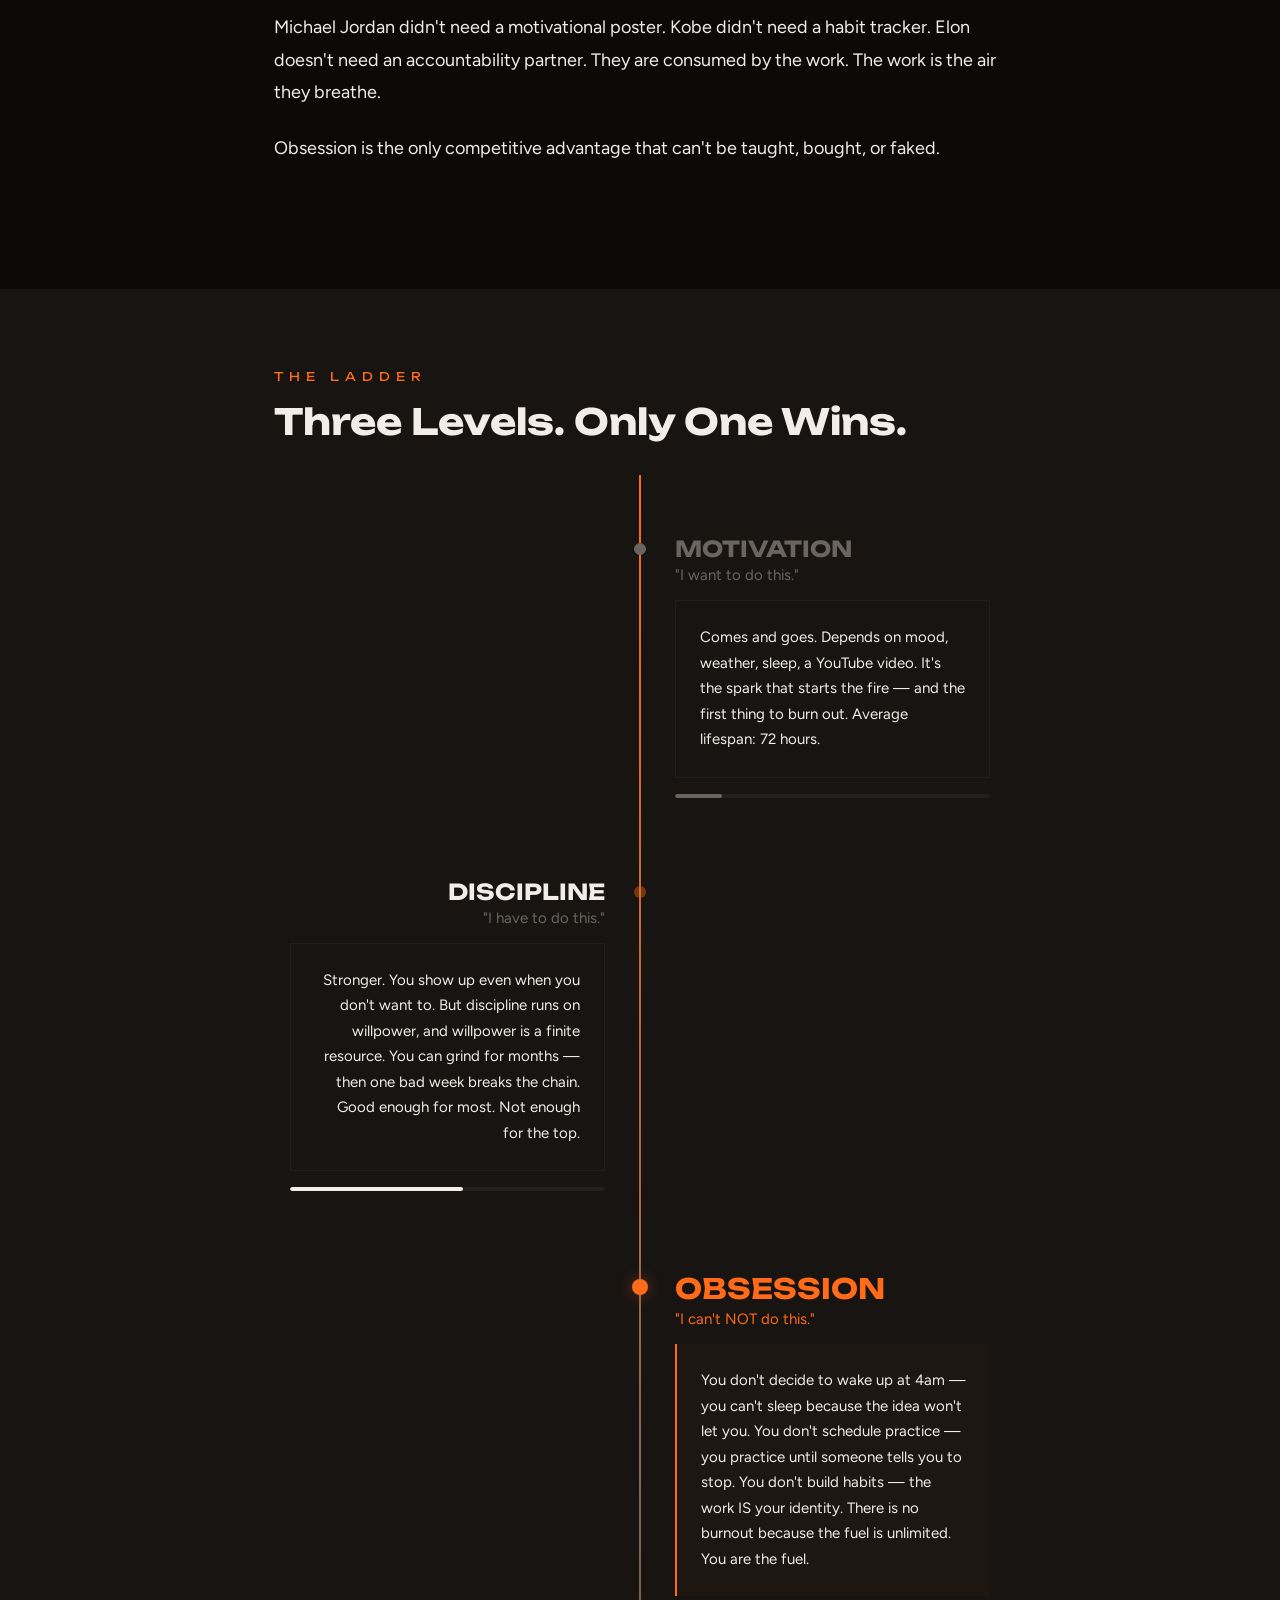
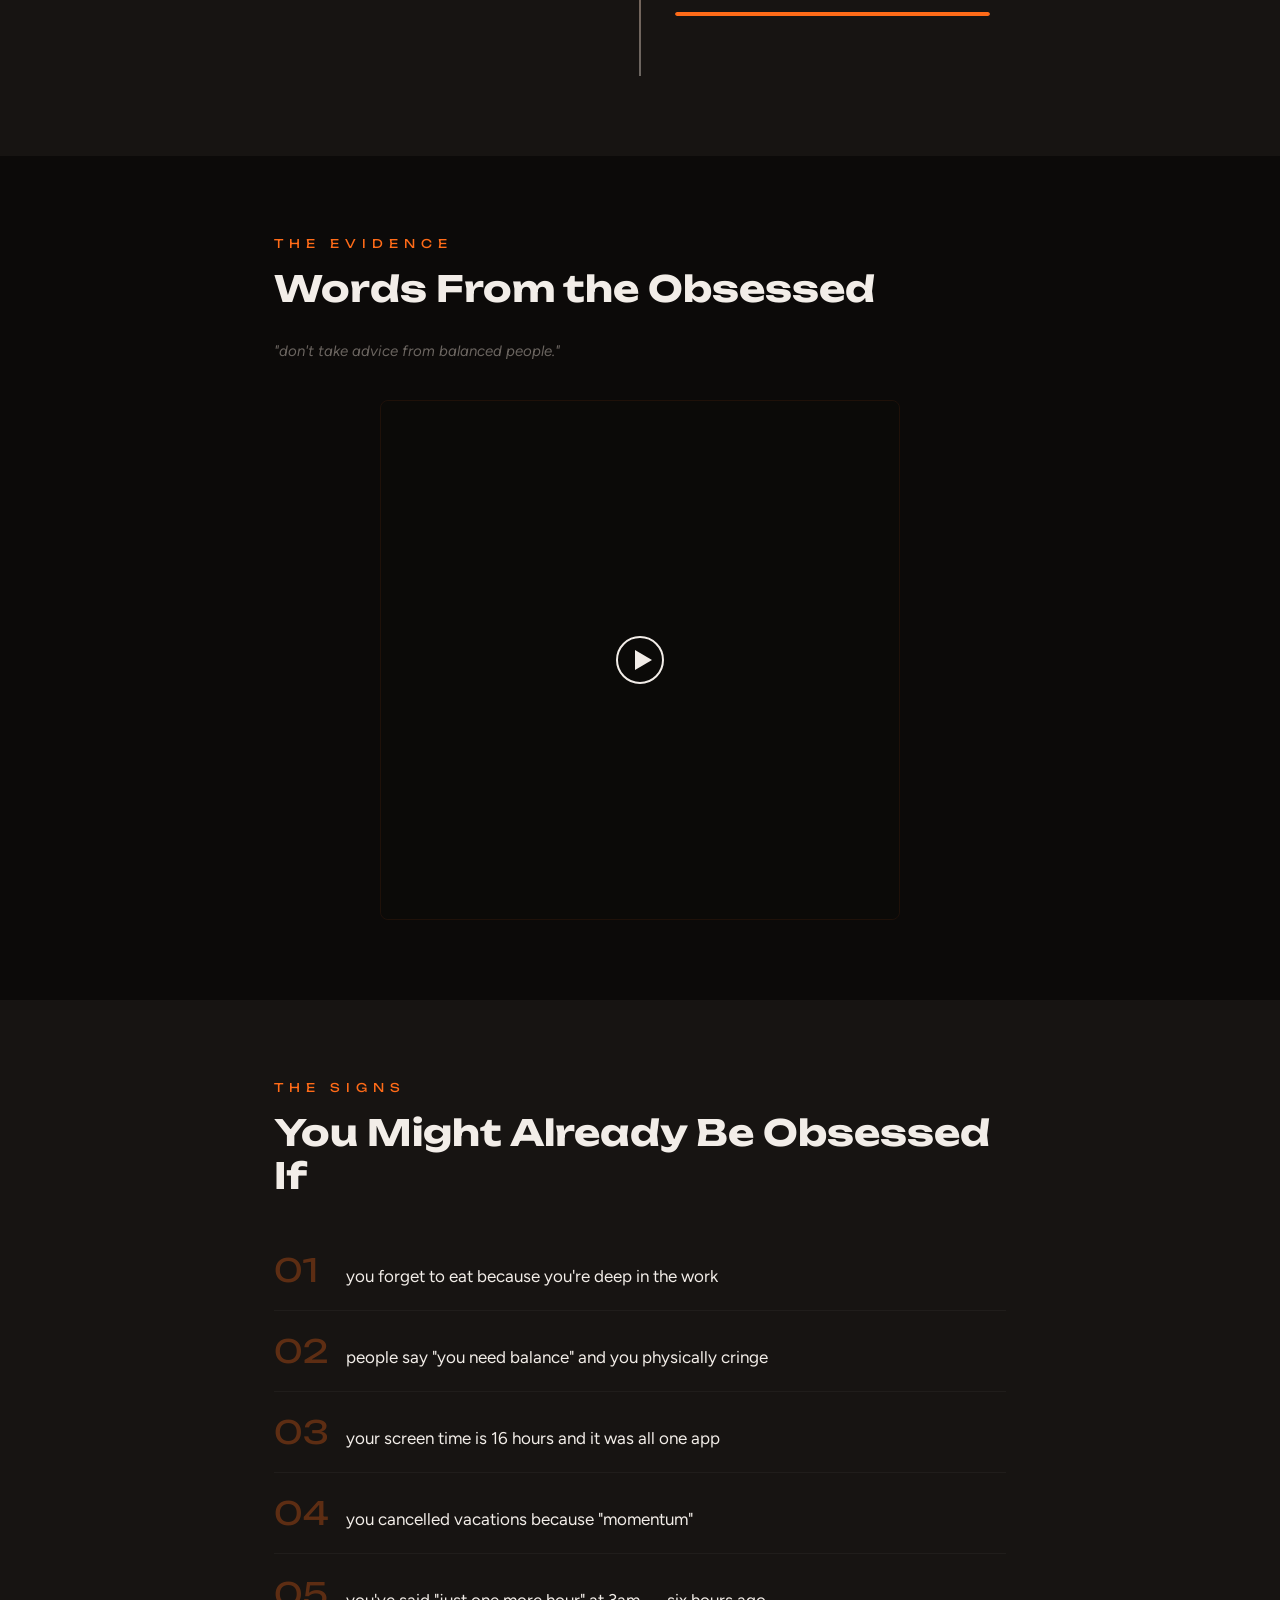
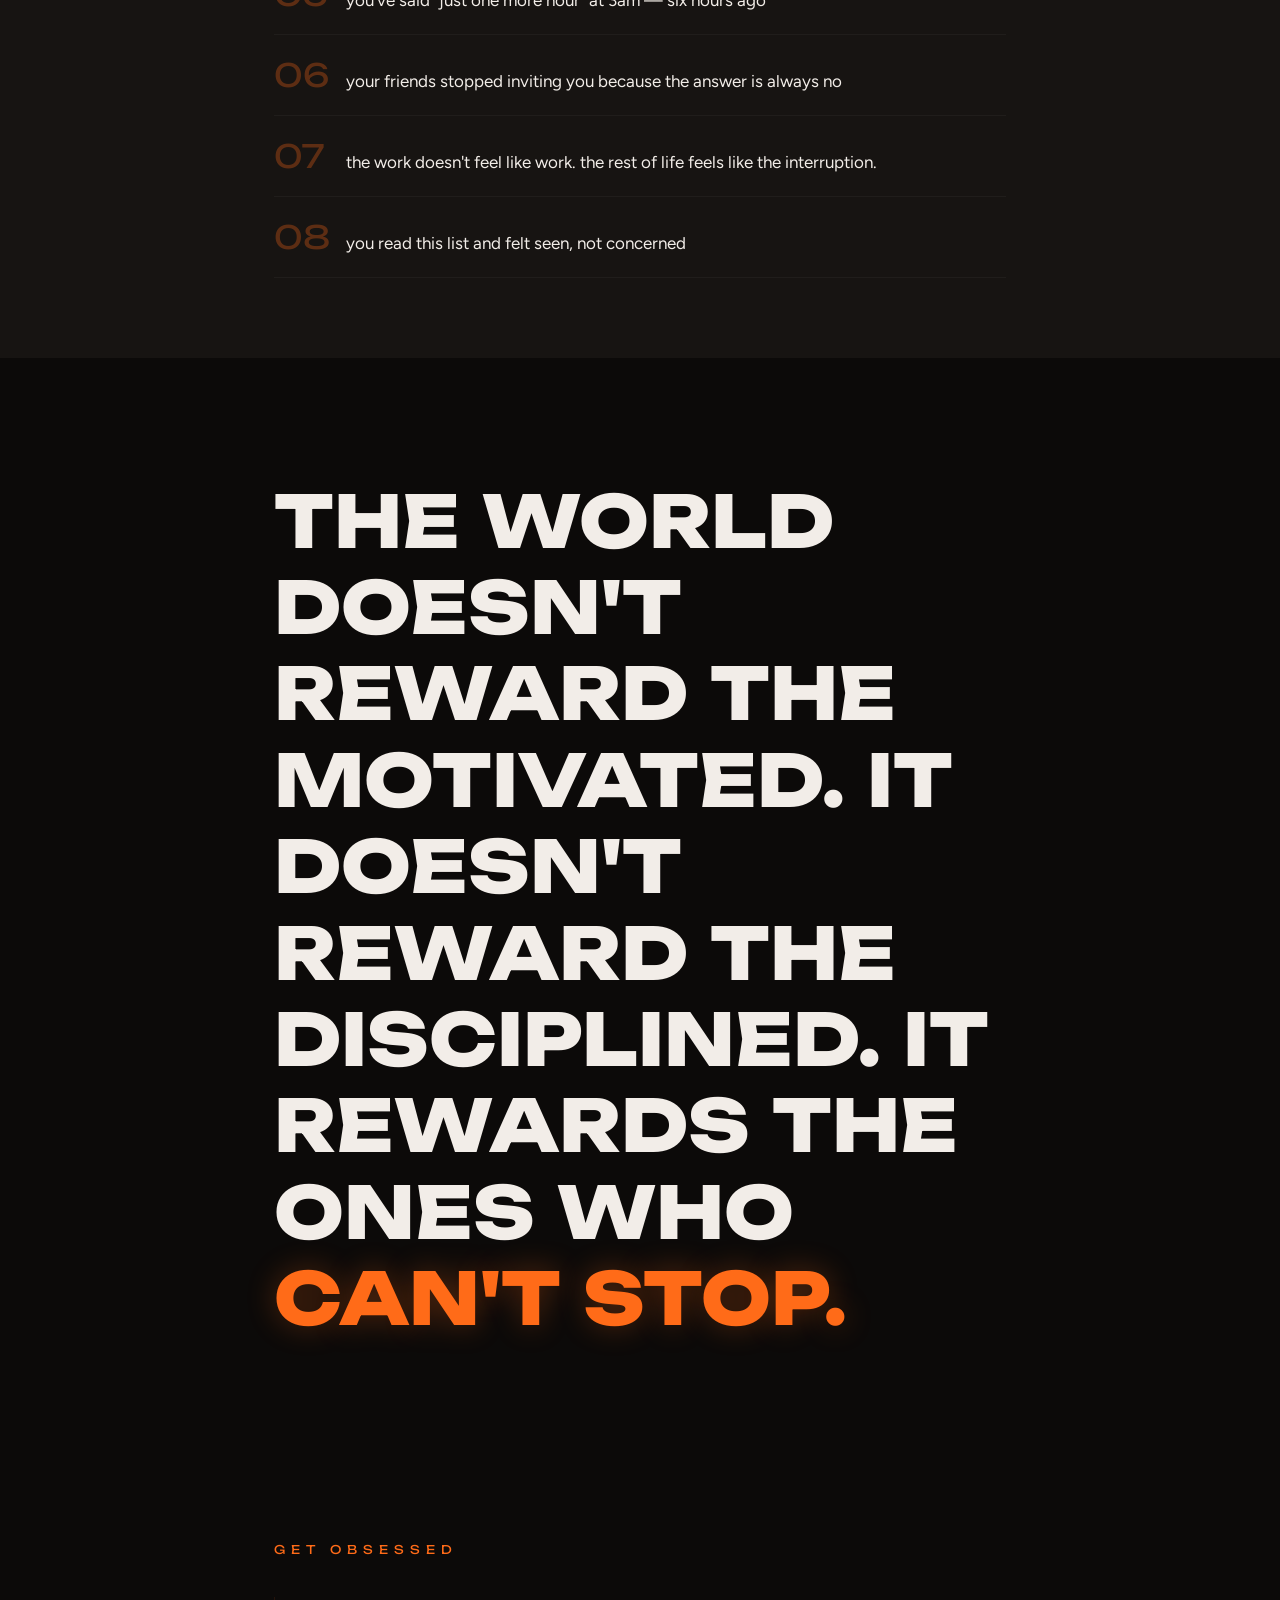
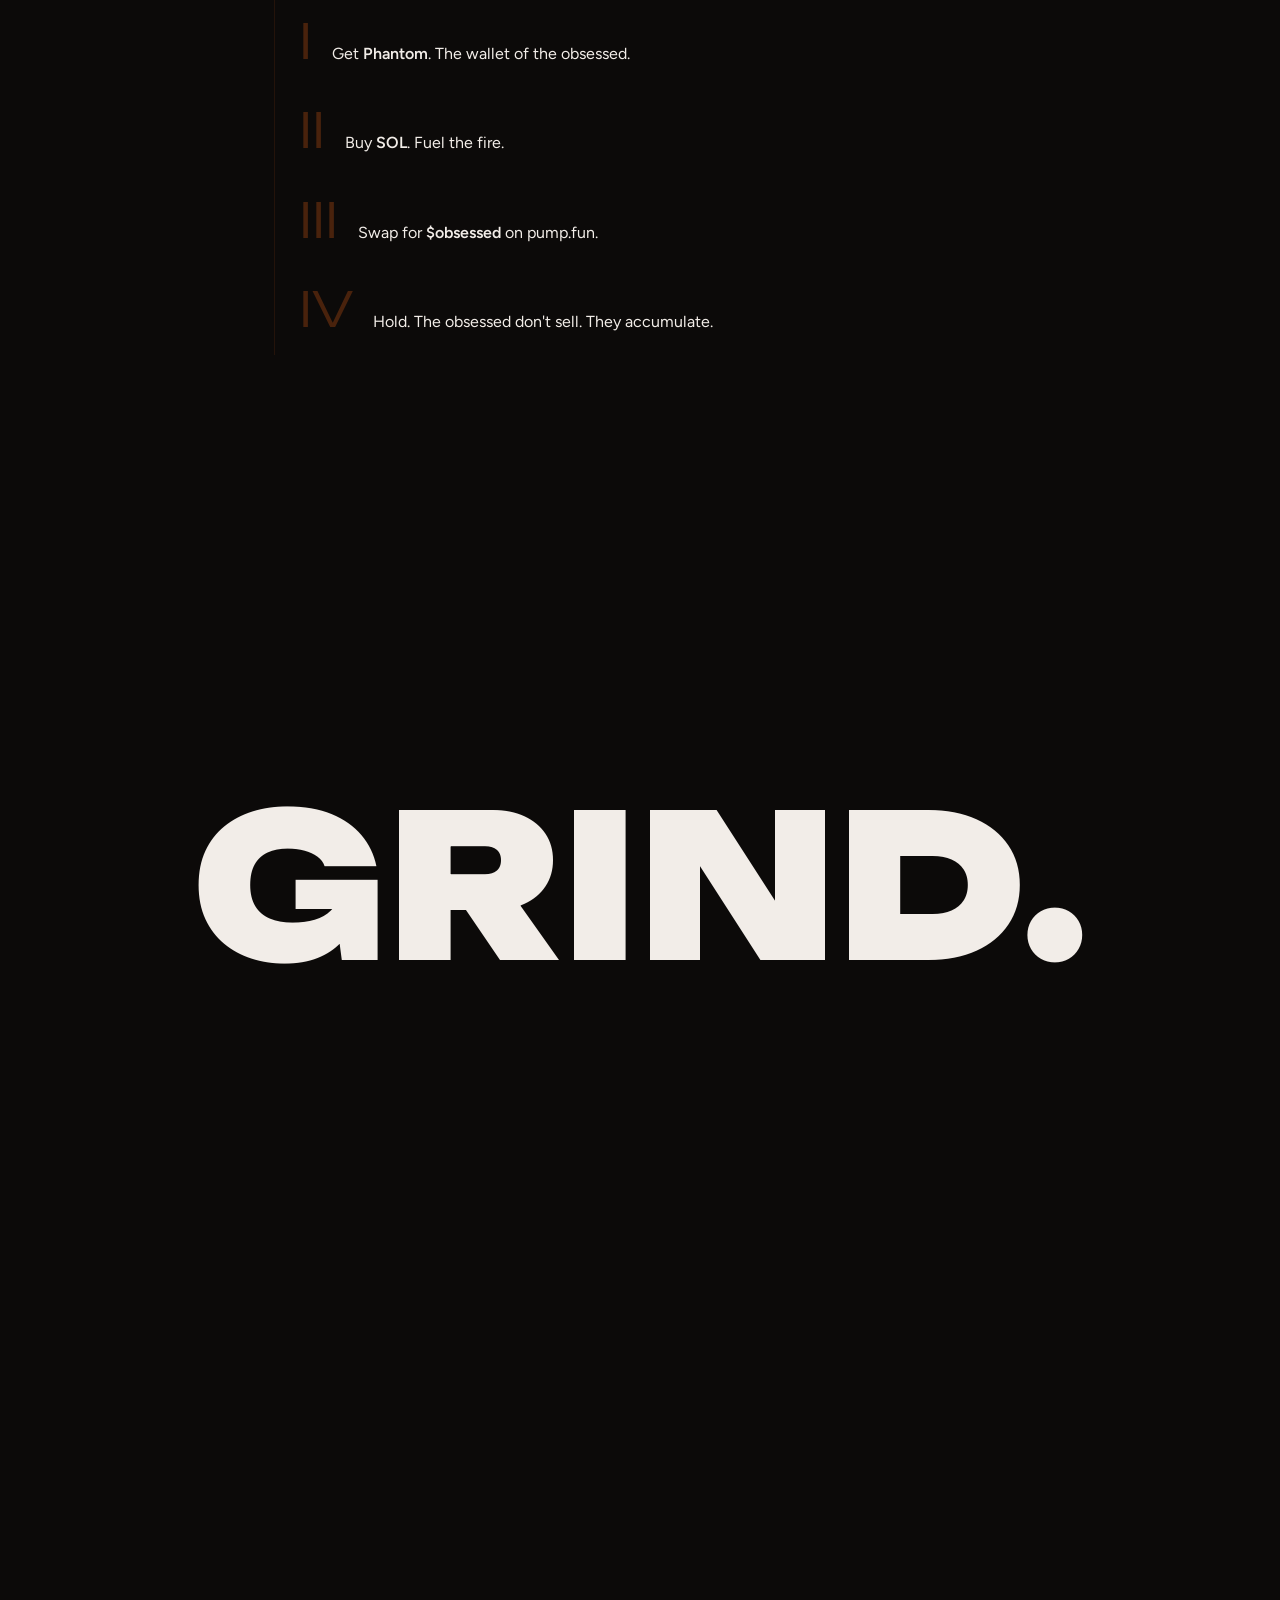
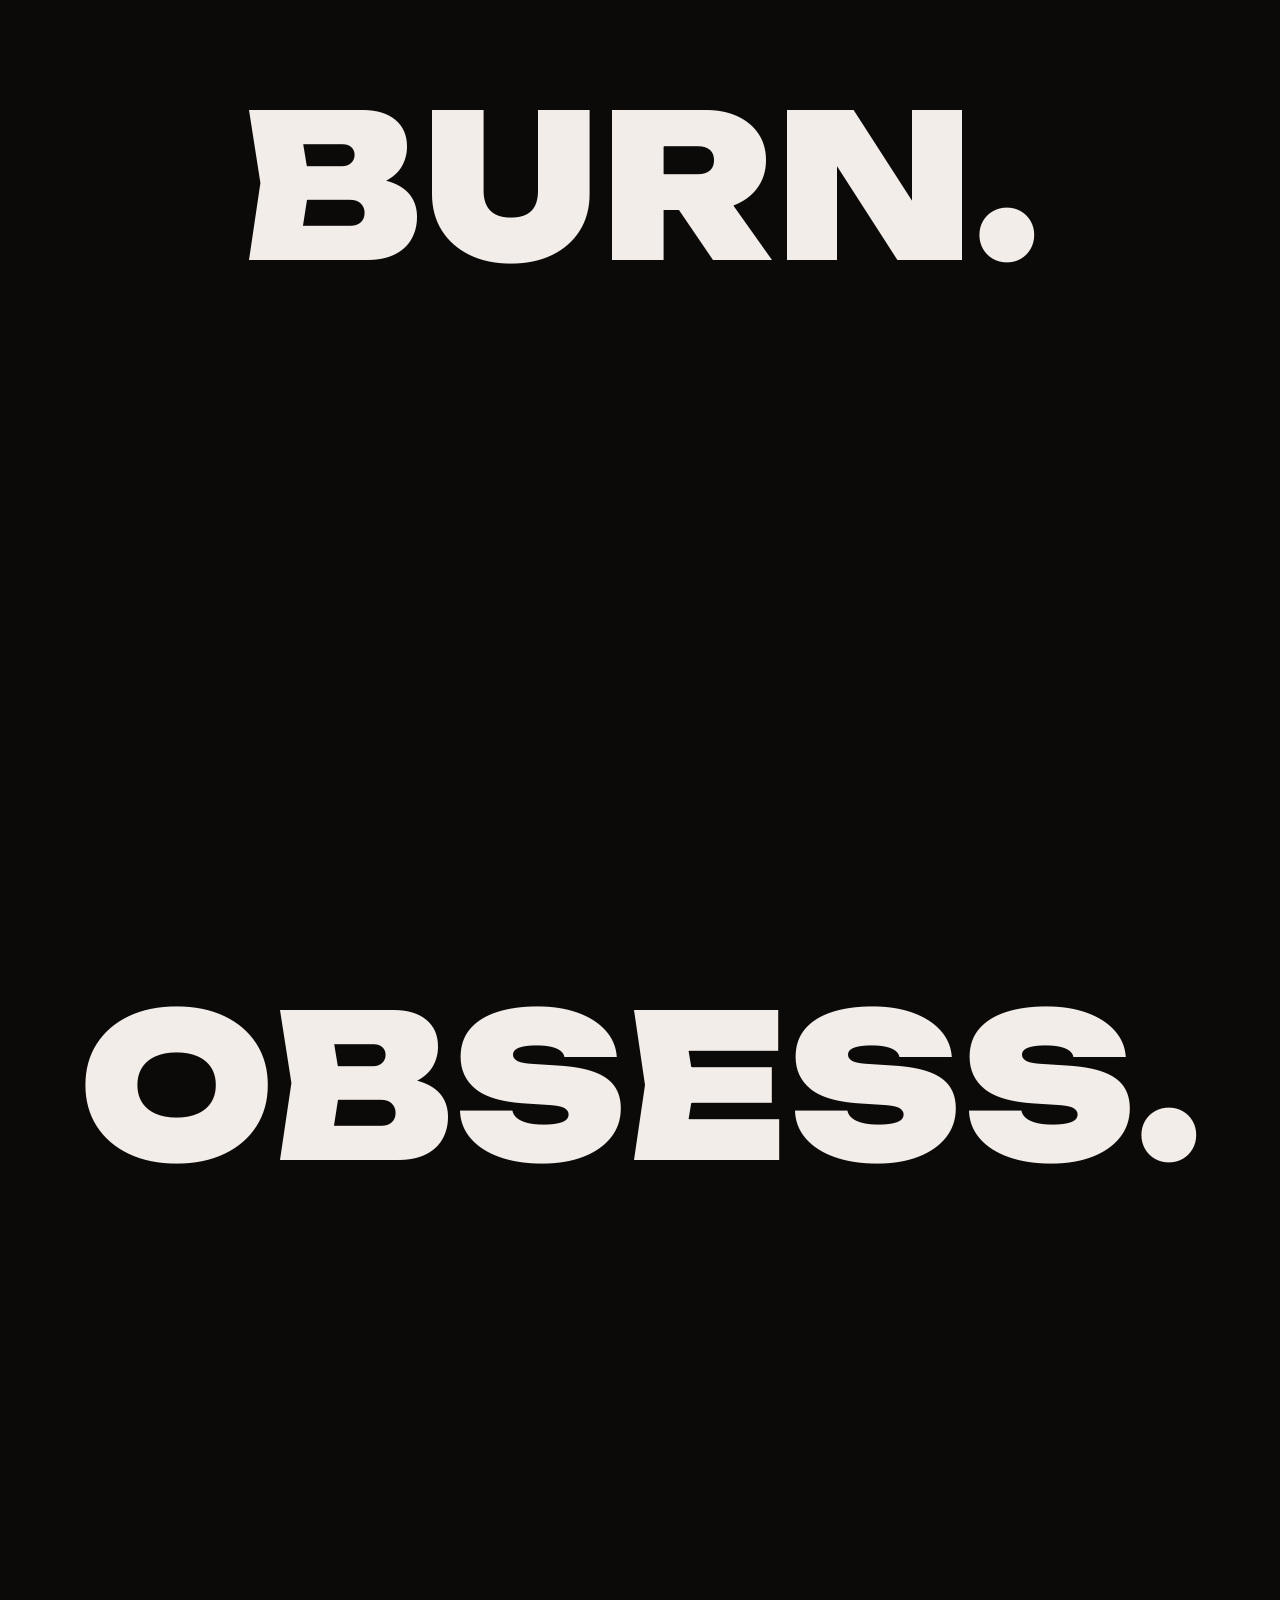
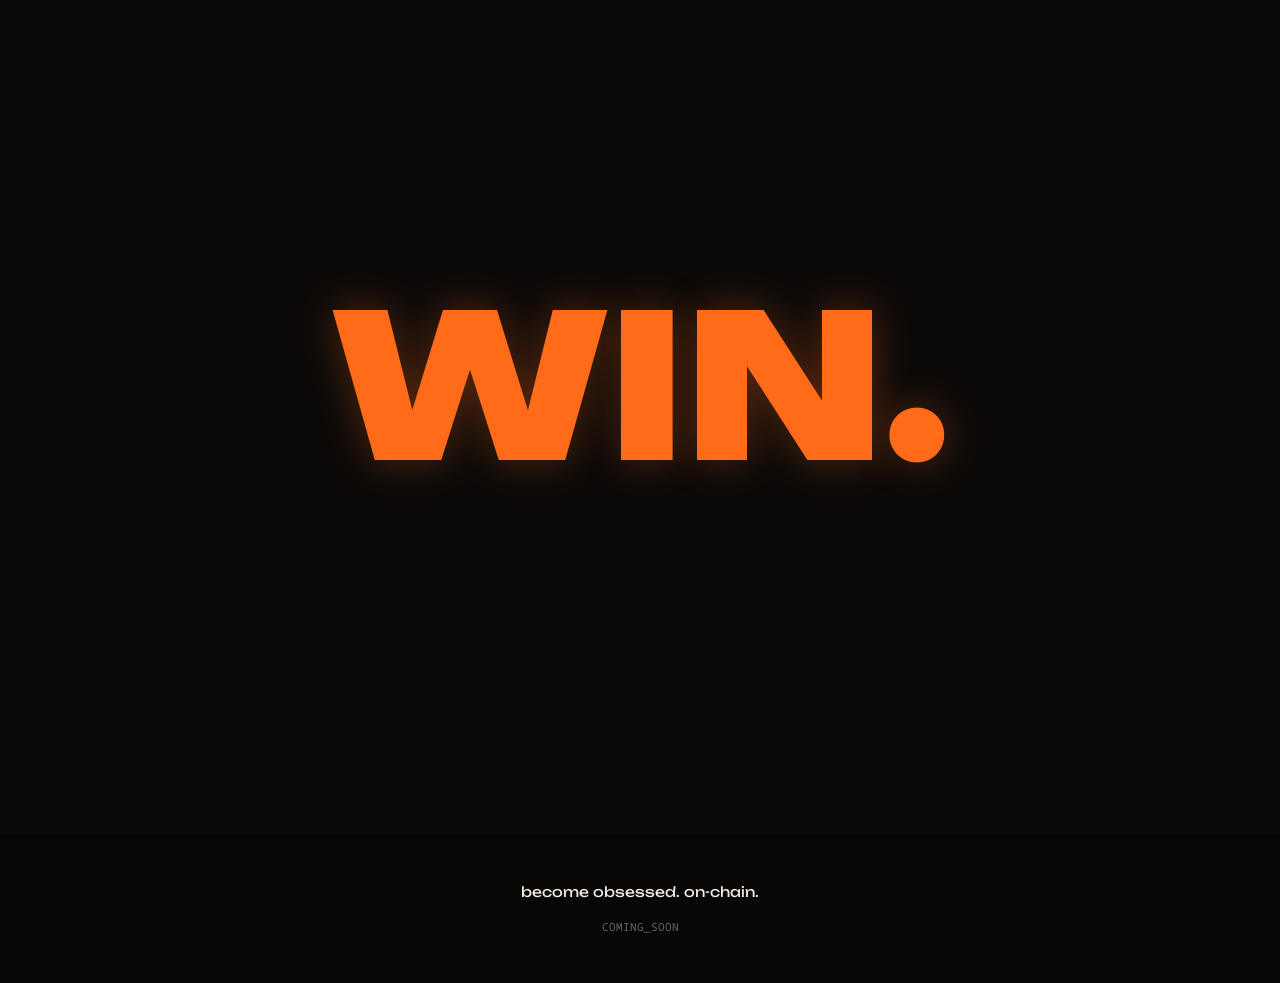
==== commit 986eb796: "Refactor video gallery: single square video with play button Replace 6-slot horizontal gallery with " ====
--- a/index.html
+++ b/index.html
@@ -157,32 +157,14 @@
       <h2 class="section-title">Words From the Obsessed</h2>
       <p class="evidence-subtitle"><em>"don't take advice from balanced people."</em></p>
     </div>
-    <div class="video-gallery">
-      <div class="video-gallery-track">
-        <div class="video-slot">
-          <video autoplay muted loop playsinline><source src="/static/videos/1.mp4" type="video/mp4"></video>
-          <button class="video-sound-btn">&#x1F507;</button>
-        </div>
-        <div class="video-slot">
-          <video autoplay muted loop playsinline><source src="/static/videos/2.mp4" type="video/mp4"></video>
-          <button class="video-sound-btn">&#x1F507;</button>
-        </div>
-        <div class="video-slot">
-          <video autoplay muted loop playsinline><source src="/static/videos/3.mp4" type="video/mp4"></video>
-          <button class="video-sound-btn">&#x1F507;</button>
-        </div>
-        <div class="video-slot">
-          <video autoplay muted loop playsinline><source src="/static/videos/4.mp4" type="video/mp4"></video>
-          <button class="video-sound-btn">&#x1F507;</button>
-        </div>
-        <div class="video-slot">
-          <video autoplay muted loop playsinline><source src="/static/videos/5.mp4" type="video/mp4"></video>
-          <button class="video-sound-btn">&#x1F507;</button>
-        </div>
-        <div class="video-slot">
-          <video autoplay muted loop playsinline><source src="/static/videos/6.mp4" type="video/mp4"></video>
-          <button class="video-sound-btn">&#x1F507;</button>
-        </div>
+    <div class="evidence-video-wrap">
+      <div class="evidence-video-box" id="evidence-video-box">
+        <video id="evidence-video" muted loop playsinline preload="metadata">
+          <source src="/static/videos/1.mp4" type="video/mp4">
+        </video>
+        <button class="evidence-play-btn" id="evidence-play-btn">
+          <svg width="48" height="48" viewBox="0 0 48 48" fill="none"><circle cx="24" cy="24" r="23" stroke="currentColor" stroke-width="2"/><polygon points="19,14 19,34 36,24" fill="currentColor"/></svg>
+        </button>
       </div>
     </div>
   </section>
--- a/style.css
+++ b/style.css
@@ -479,76 +479,49 @@
   margin-bottom: 40px;
 }
 
-.video-gallery {
+/* Evidence single video */
+.evidence-video-wrap {
+  display: flex;
+  justify-content: center;
+  padding: 0 24px;
+}
+.evidence-video-box {
   position: relative;
-  padding: 0 24px;
-}
-.video-gallery::before,
-.video-gallery::after {
-  content: '';
-  position: absolute;
-  top: 0; bottom: 0;
-  width: 60px;
-  z-index: 2;
-  pointer-events: none;
-}
-.video-gallery::before {
-  left: 0;
-  background: linear-gradient(to right, var(--furnace), transparent);
-}
-.video-gallery::after {
-  right: 0;
-  background: linear-gradient(to left, var(--furnace), transparent);
-}
-
-.video-gallery-track {
-  display: flex;
-  gap: 16px;
-  overflow-x: auto;
-  padding: 0 40px 16px;
-  scroll-snap-type: x mandatory;
-  -webkit-overflow-scrolling: touch;
-}
-.video-gallery-track::-webkit-scrollbar { height: 3px; }
-.video-gallery-track::-webkit-scrollbar-track { background: transparent; }
-.video-gallery-track::-webkit-scrollbar-thumb { background: var(--molten); border-radius: 3px; }
-
-.video-slot {
-  position: relative;
-  flex-shrink: 0;
-  width: 240px;
-  height: 426px;
+  width: 100%;
+  max-width: 520px;
+  aspect-ratio: 1 / 1;
   border-radius: 8px;
   overflow: hidden;
   border: 1px solid rgba(255,107,24,0.08);
-  scroll-snap-align: start;
-  transition: transform 0.3s, border-color 0.3s;
-}
-.video-slot:hover {
-  transform: scale(1.02);
+  cursor: pointer;
+  transition: border-color 0.3s;
+}
+.evidence-video-box:hover {
   border-color: rgba(255,107,24,0.3);
 }
-.video-slot video {
+.evidence-video-box video {
   width: 100%; height: 100%;
   object-fit: cover;
 }
-.video-sound-btn {
+.evidence-play-btn {
   position: absolute;
-  bottom: 12px;
-  right: 12px;
-  background: rgba(23,20,18,0.7);
-  backdrop-filter: blur(6px);
-  -webkit-backdrop-filter: blur(6px);
-  border: 1px solid rgba(255,107,24,0.15);
-  border-radius: 999px;
-  padding: 4px 10px;
-  font-size: 12px;
+  inset: 0;
+  display: flex;
+  align-items: center;
+  justify-content: center;
+  background: rgba(12,10,9,0.4);
+  border: none;
+  color: var(--bone);
   cursor: pointer;
-  color: var(--bone);
+  transition: background 0.3s, opacity 0.3s;
+}
+.evidence-play-btn:hover {
+  background: rgba(12,10,9,0.25);
+}
+.evidence-play-btn.hidden {
   opacity: 0;
-  transition: opacity 0.2s;
-}
-.video-slot:hover .video-sound-btn { opacity: 1; }
+  pointer-events: none;
+}
 
 /* ── V — THE SIGNS ── */
 .signs {
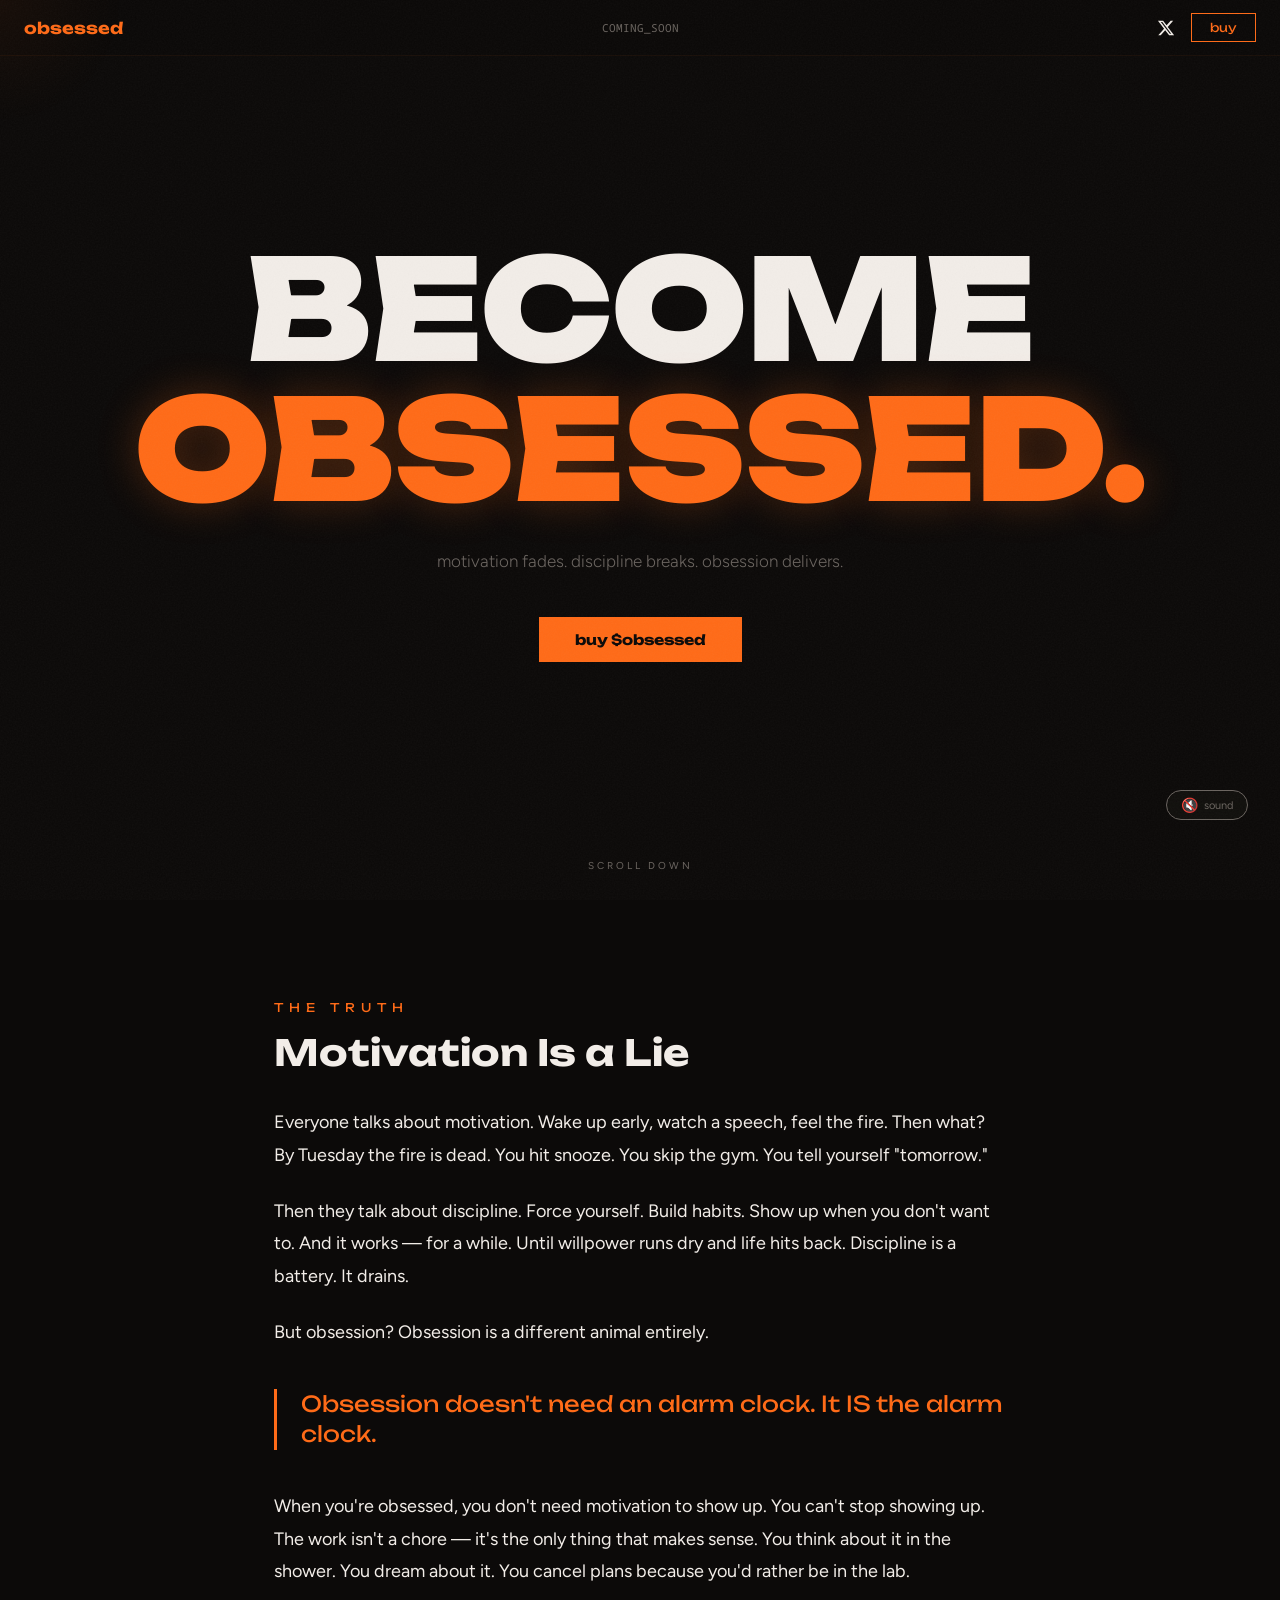
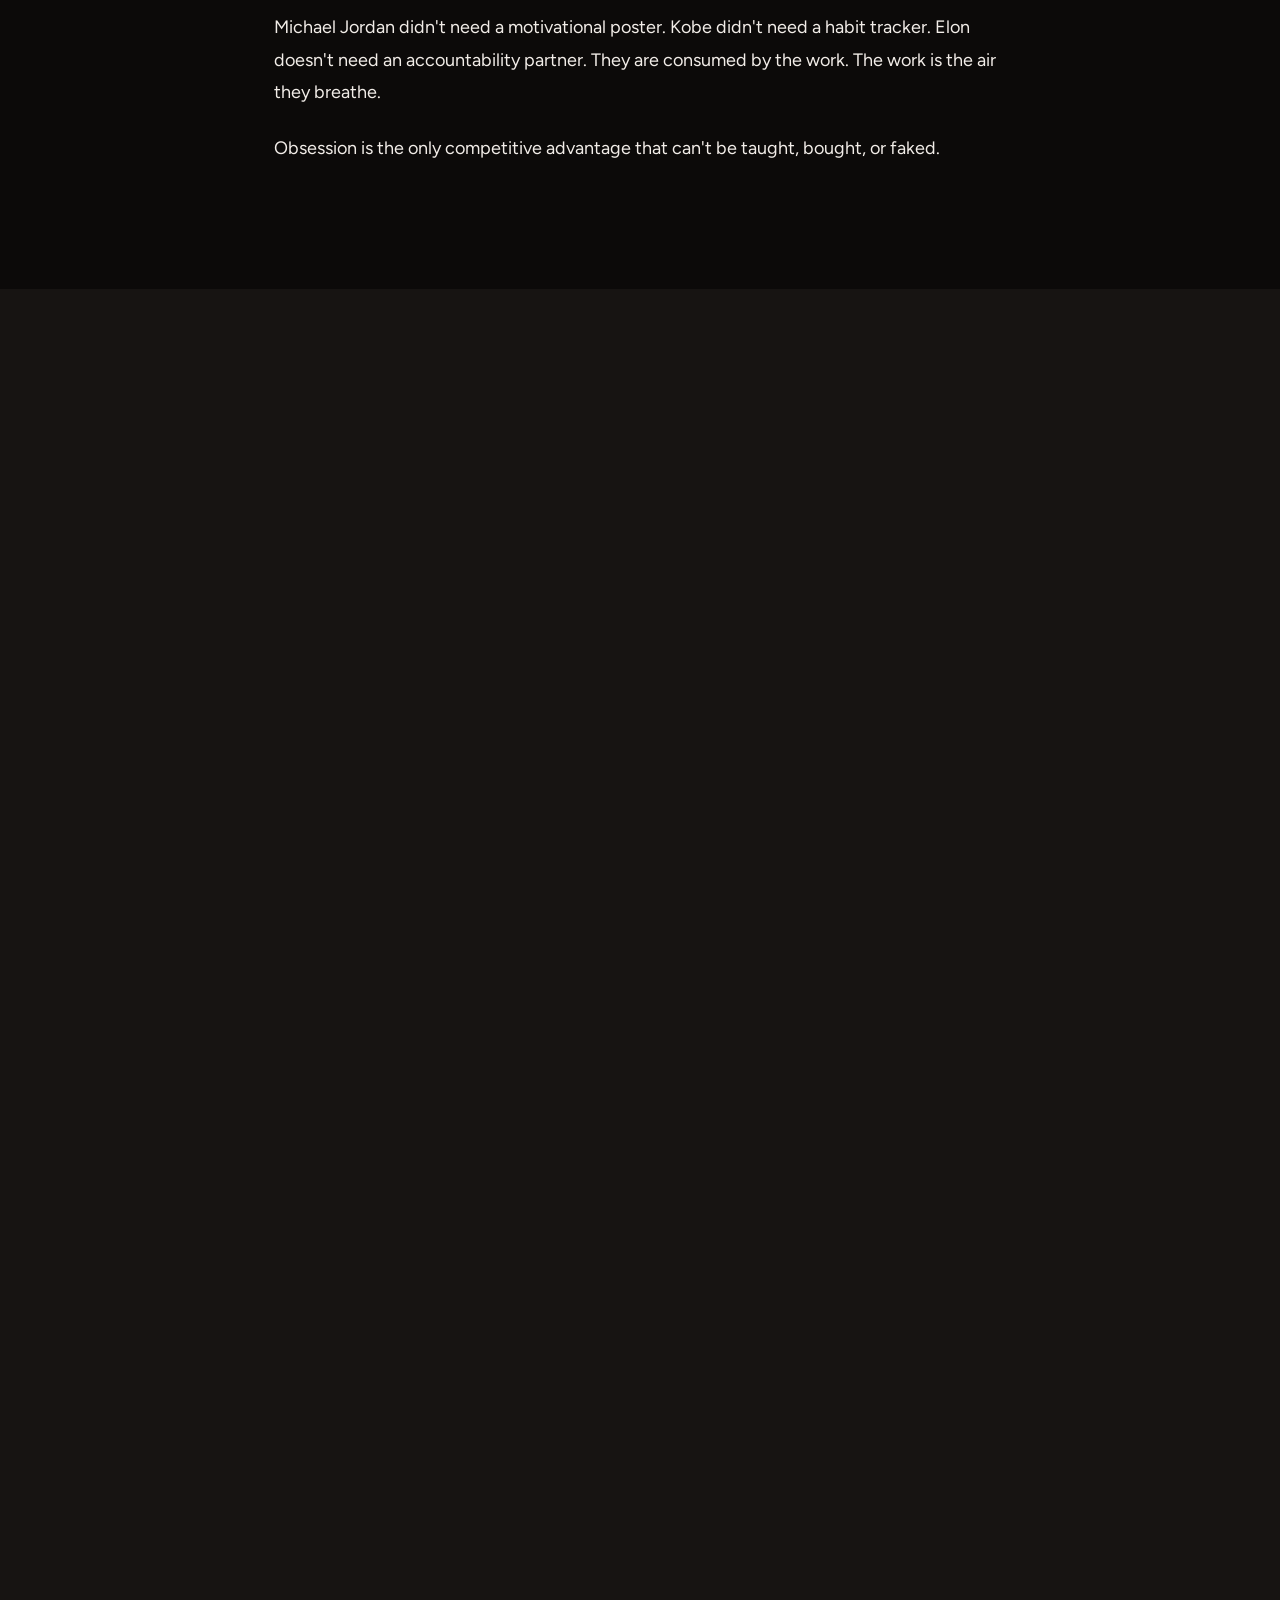
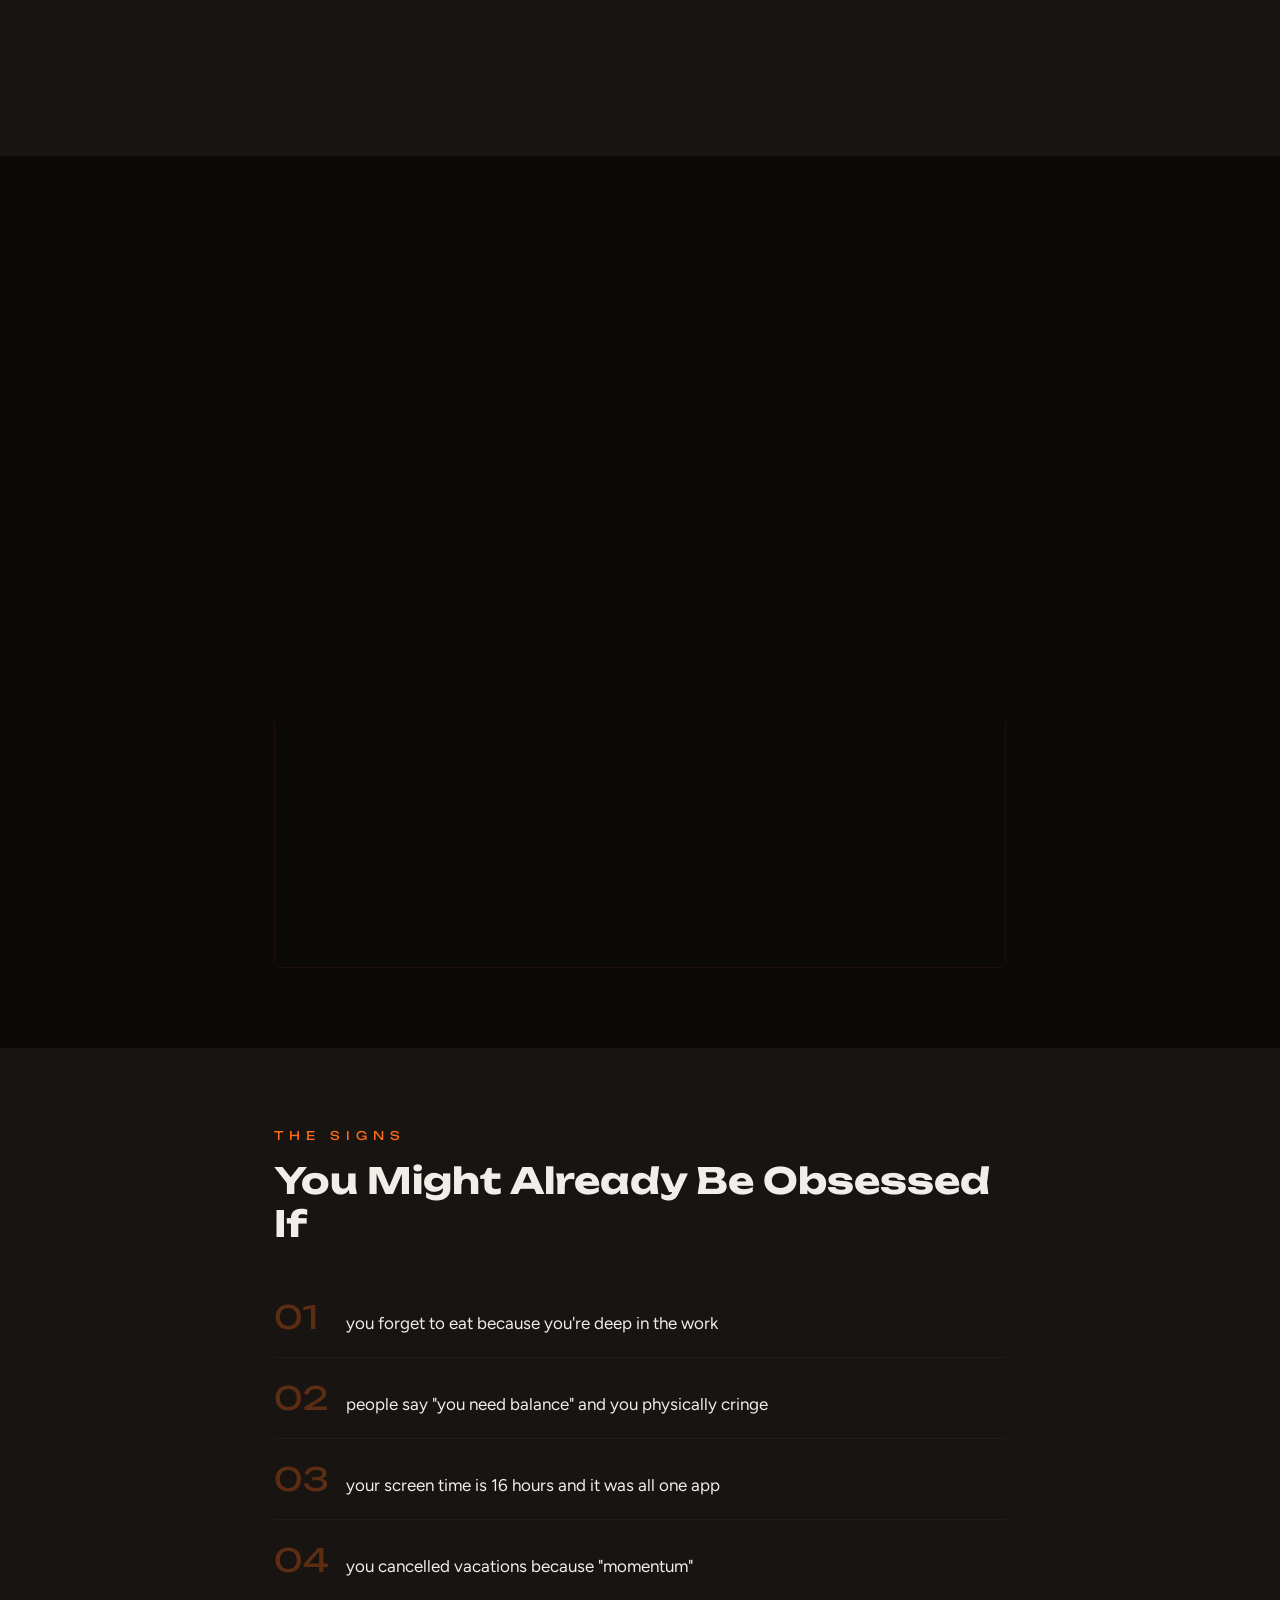
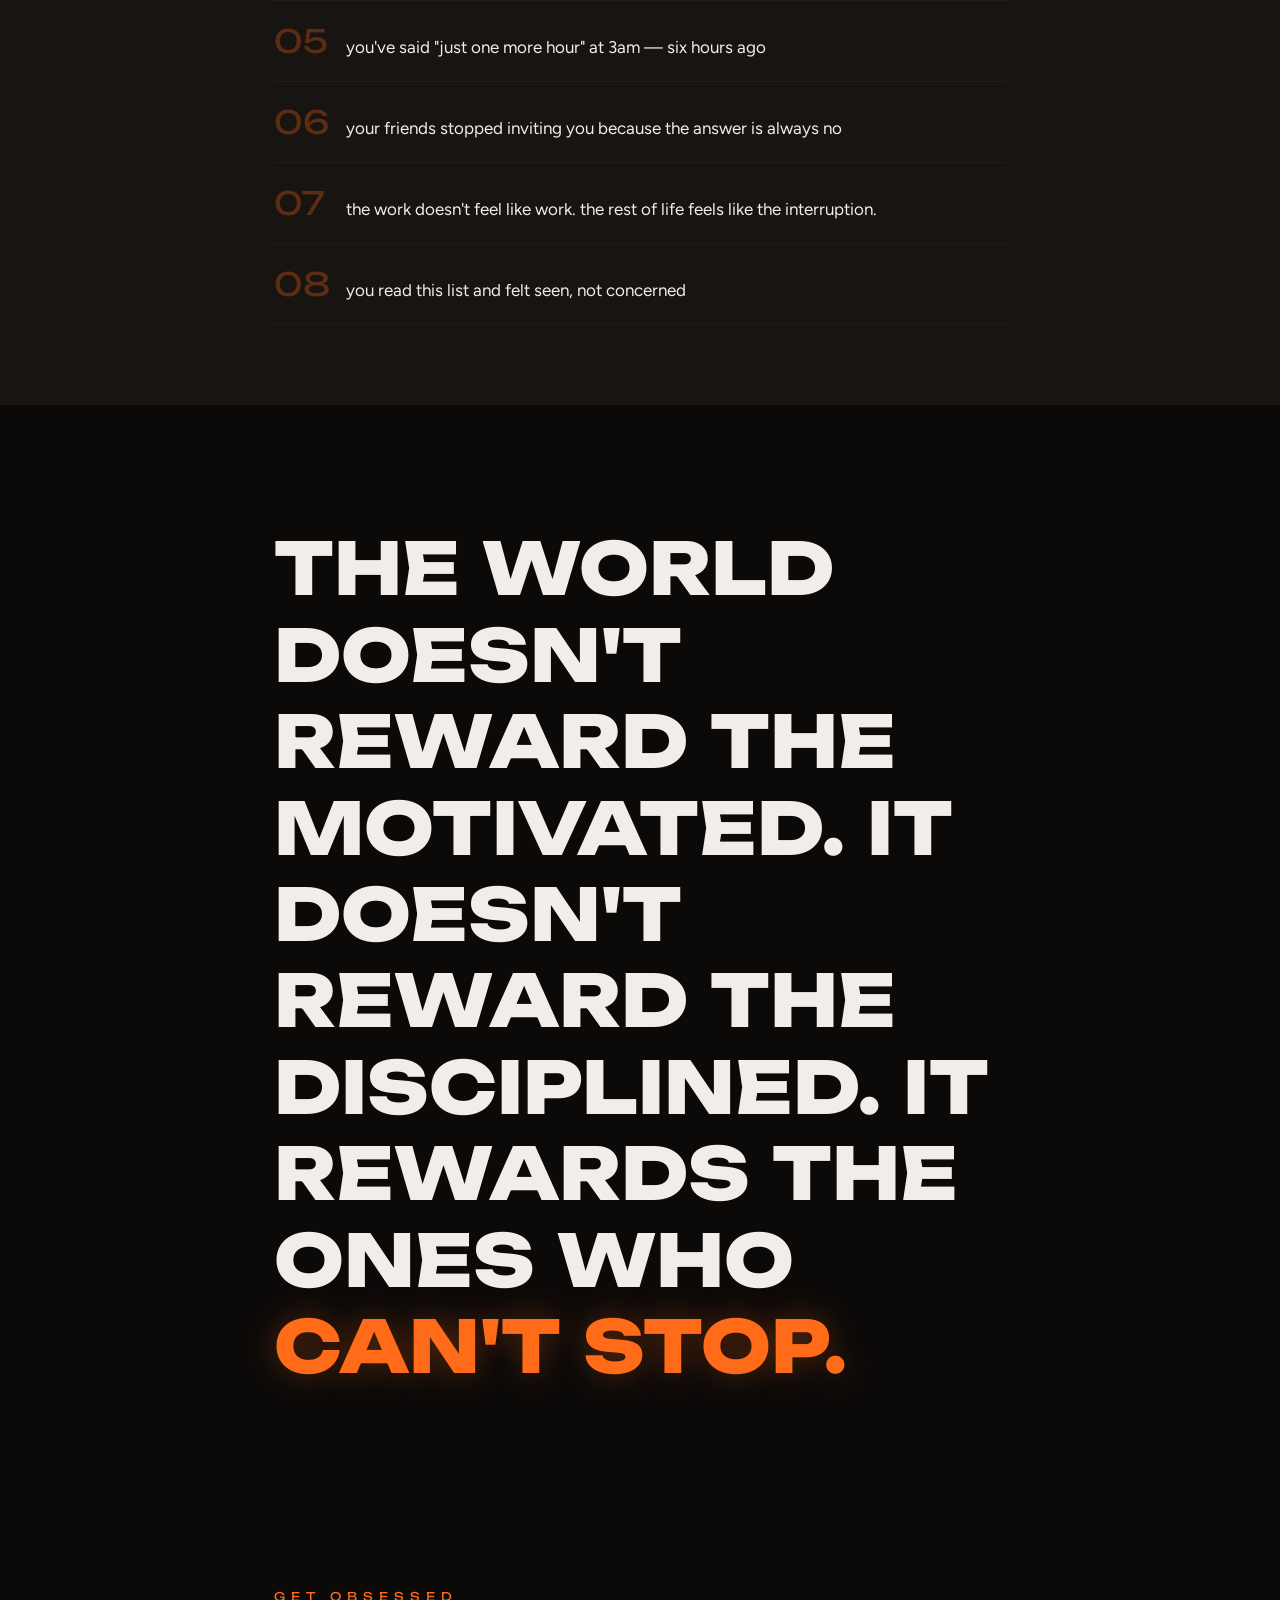
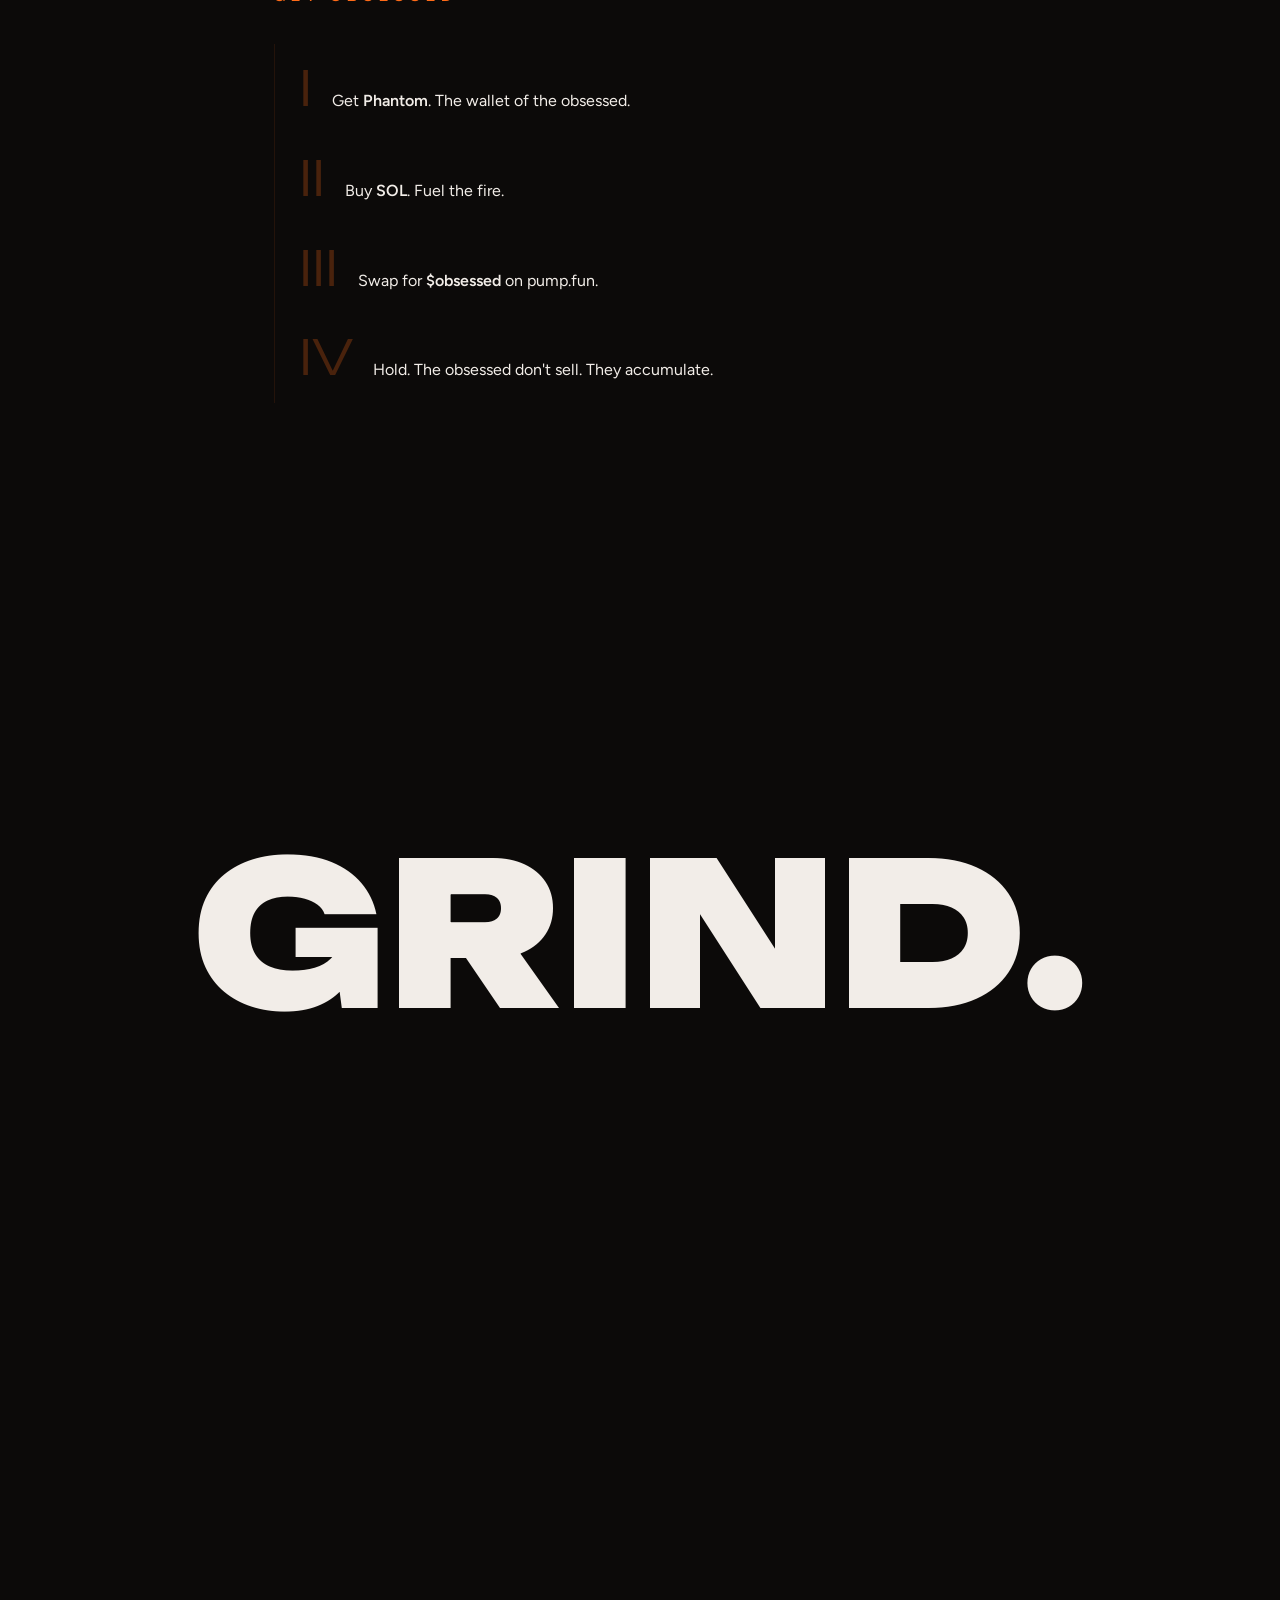
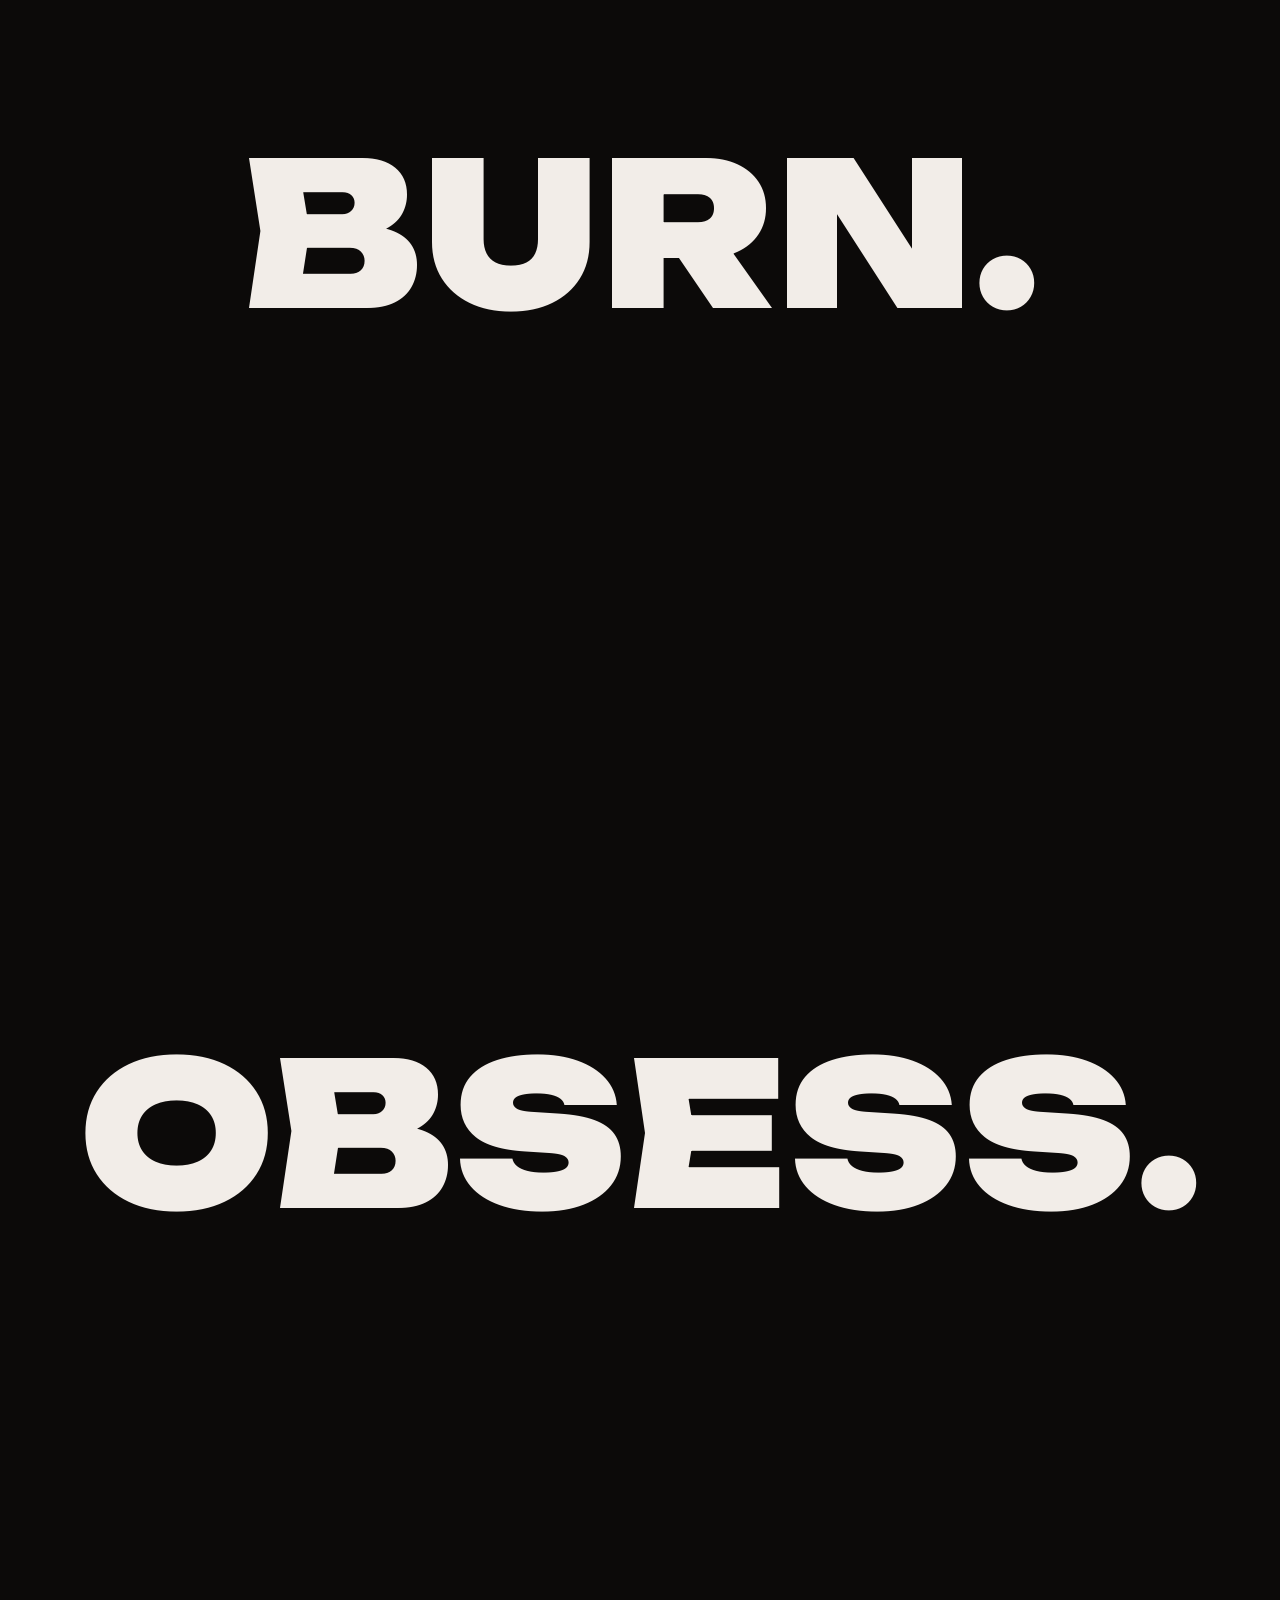
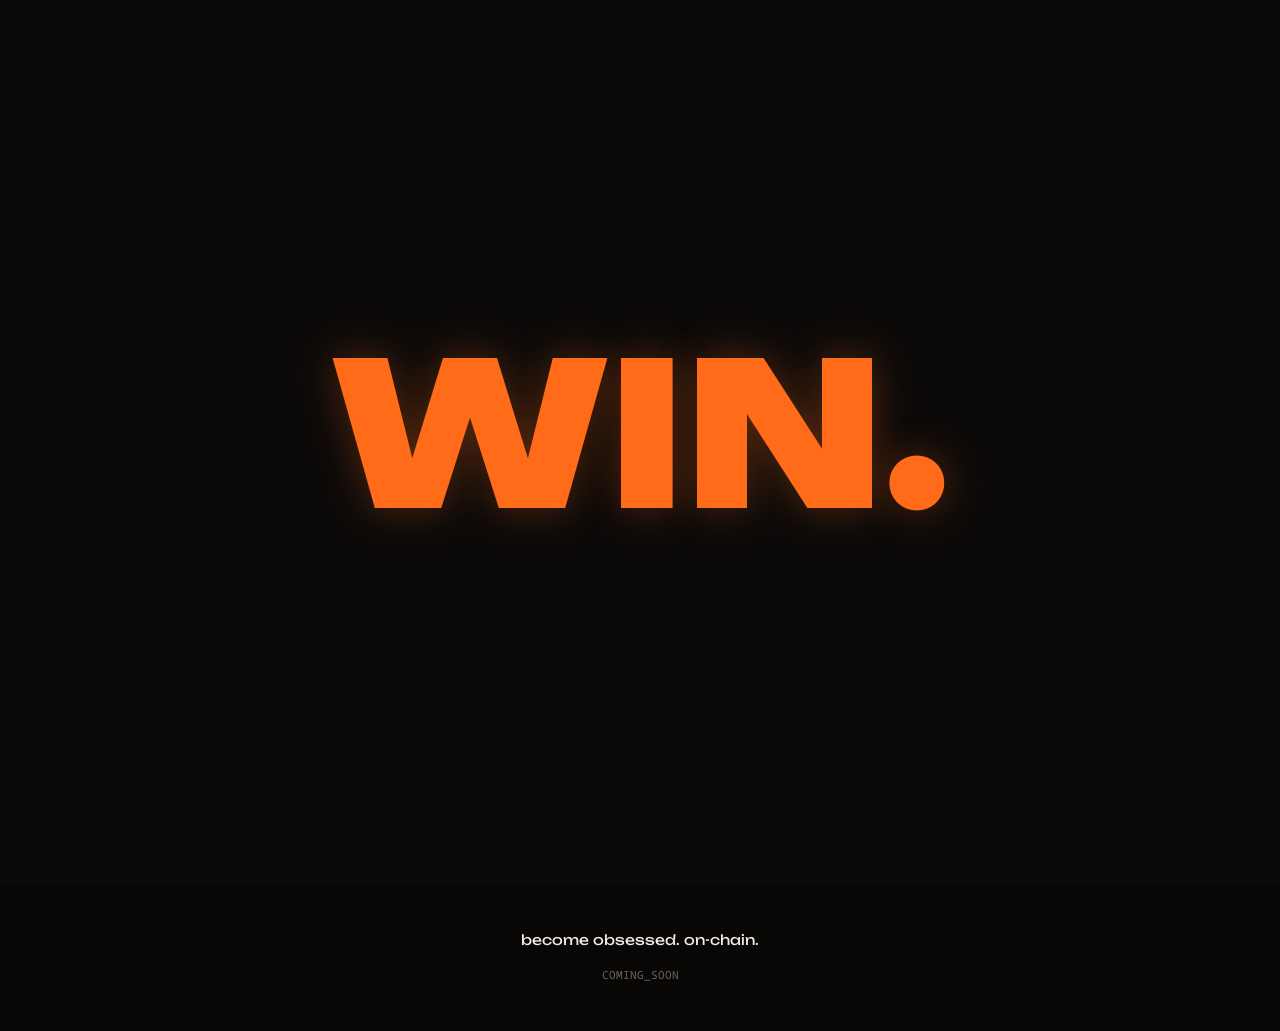
==== commit 43c17a5e: "Remove evidence text, autoplay video preview, enlarge play button Co-Authored-By: Claude Opus 4.6 (1" ====
--- a/index.html
+++ b/index.html
@@ -152,18 +152,13 @@
 
   <!-- IV — THE EVIDENCE -->
   <section class="section evidence" id="evidence">
-    <div class="section-inner">
-      <span class="section-tag">THE EVIDENCE</span>
-      <h2 class="section-title">Words From the Obsessed</h2>
-      <p class="evidence-subtitle"><em>"don't take advice from balanced people."</em></p>
-    </div>
     <div class="evidence-video-wrap">
       <div class="evidence-video-box" id="evidence-video-box">
-        <video id="evidence-video" muted loop playsinline preload="metadata">
+        <video id="evidence-video" autoplay muted loop playsinline>
           <source src="/static/videos/1.mp4" type="video/mp4">
         </video>
         <button class="evidence-play-btn" id="evidence-play-btn">
-          <svg width="48" height="48" viewBox="0 0 48 48" fill="none"><circle cx="24" cy="24" r="23" stroke="currentColor" stroke-width="2"/><polygon points="19,14 19,34 36,24" fill="currentColor"/></svg>
+          <svg width="80" height="80" viewBox="0 0 80 80" fill="none"><circle cx="40" cy="40" r="38" stroke="currentColor" stroke-width="2.5"/><polygon points="32,22 32,58 62,40" fill="currentColor"/></svg>
         </button>
       </div>
     </div>
--- a/style.css
+++ b/style.css
@@ -472,23 +472,16 @@
   background: var(--furnace);
   padding: 80px 0;
 }
-.evidence-subtitle {
-  font-family: 'Figtree', sans-serif;
-  font-size: 15px;
-  color: var(--charred);
-  margin-bottom: 40px;
-}
 
 /* Evidence single video */
 .evidence-video-wrap {
-  display: flex;
-  justify-content: center;
+  max-width: 780px;
+  margin: 0 auto;
   padding: 0 24px;
 }
 .evidence-video-box {
   position: relative;
   width: 100%;
-  max-width: 520px;
   aspect-ratio: 1 / 1;
   border-radius: 8px;
   overflow: hidden;
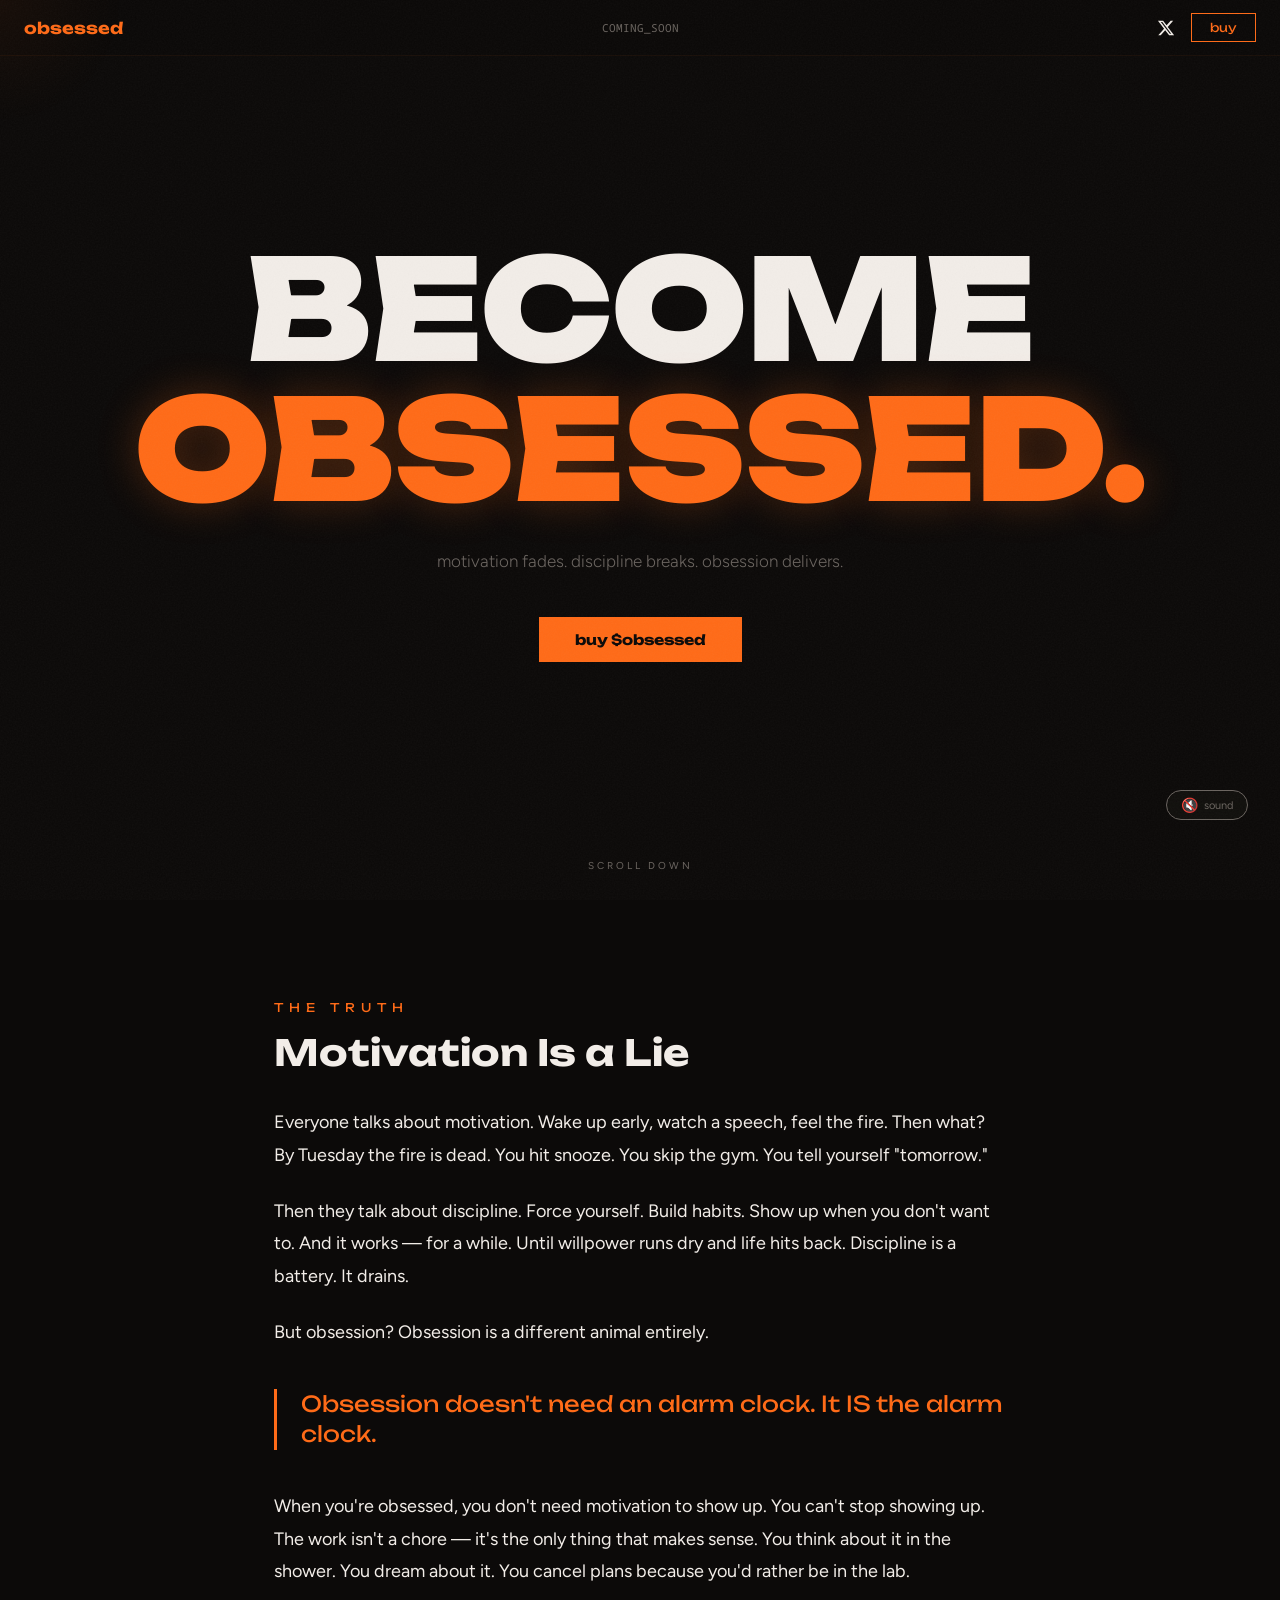
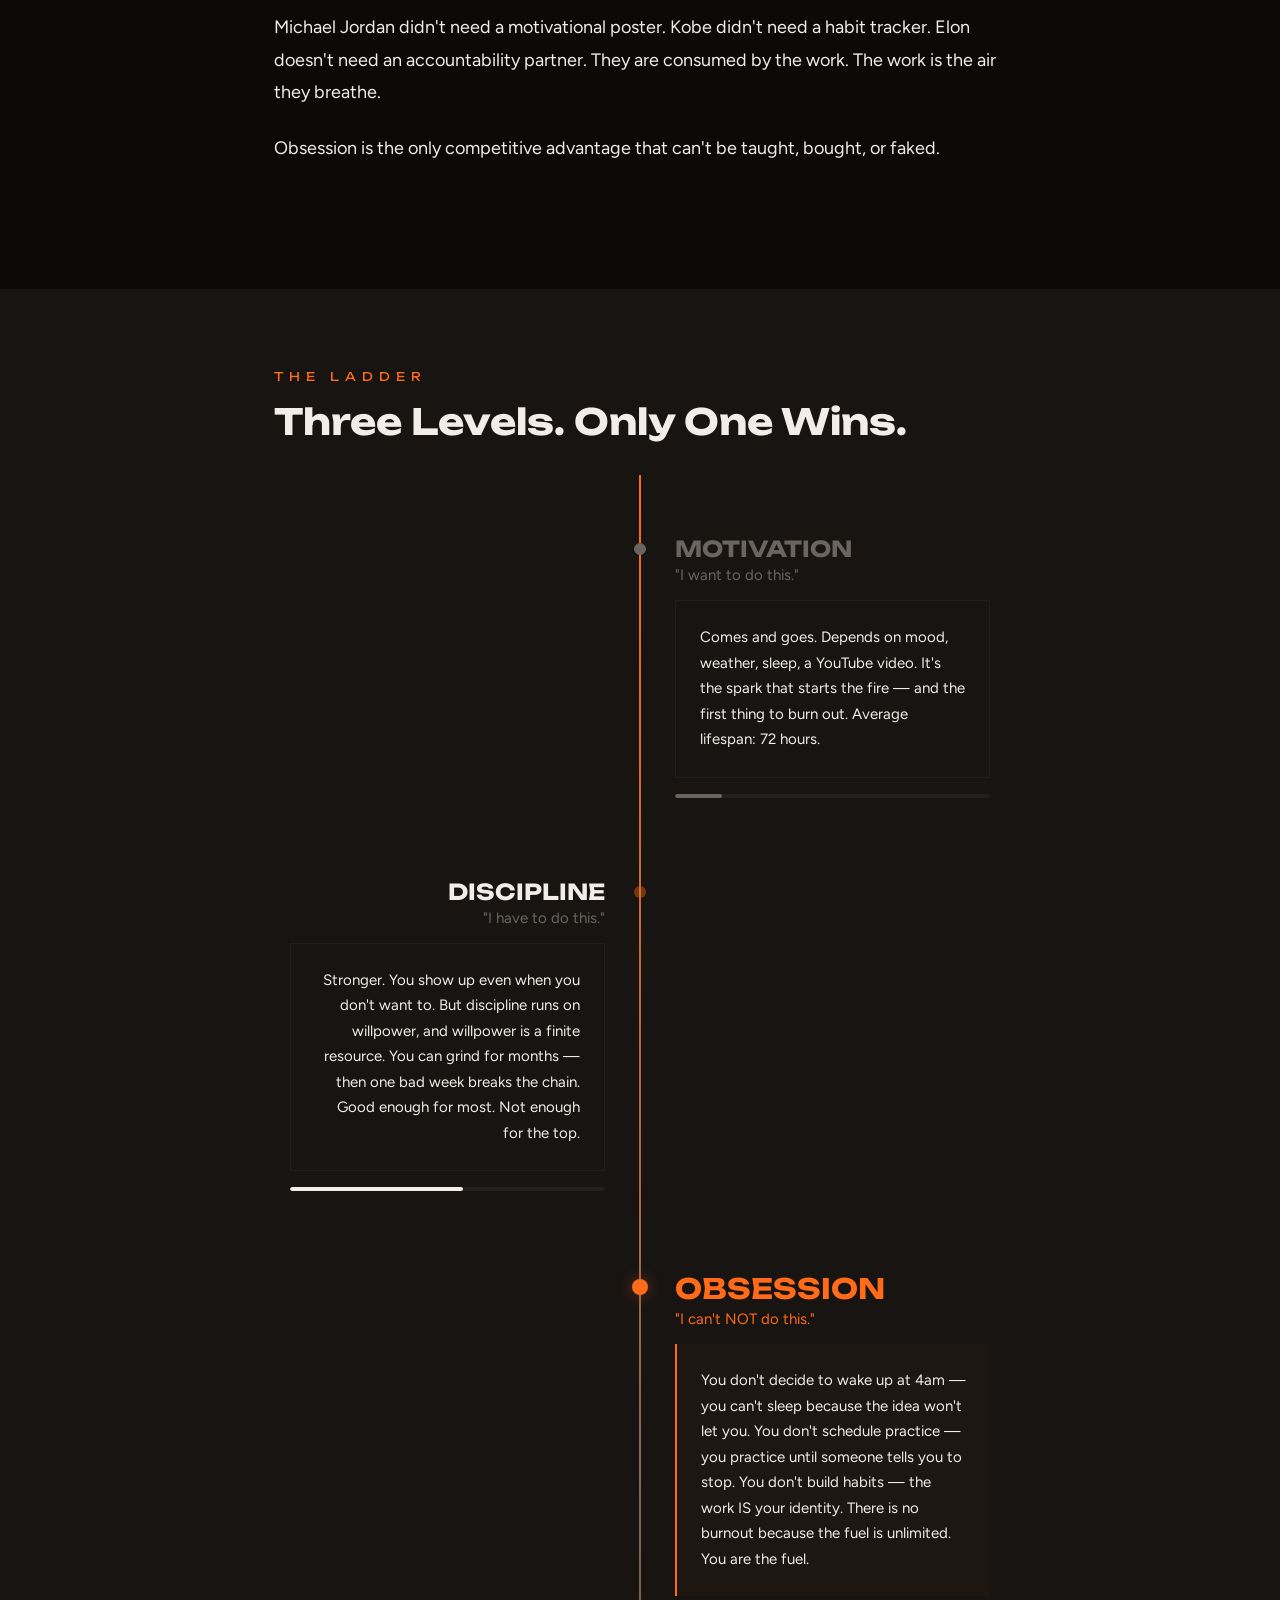
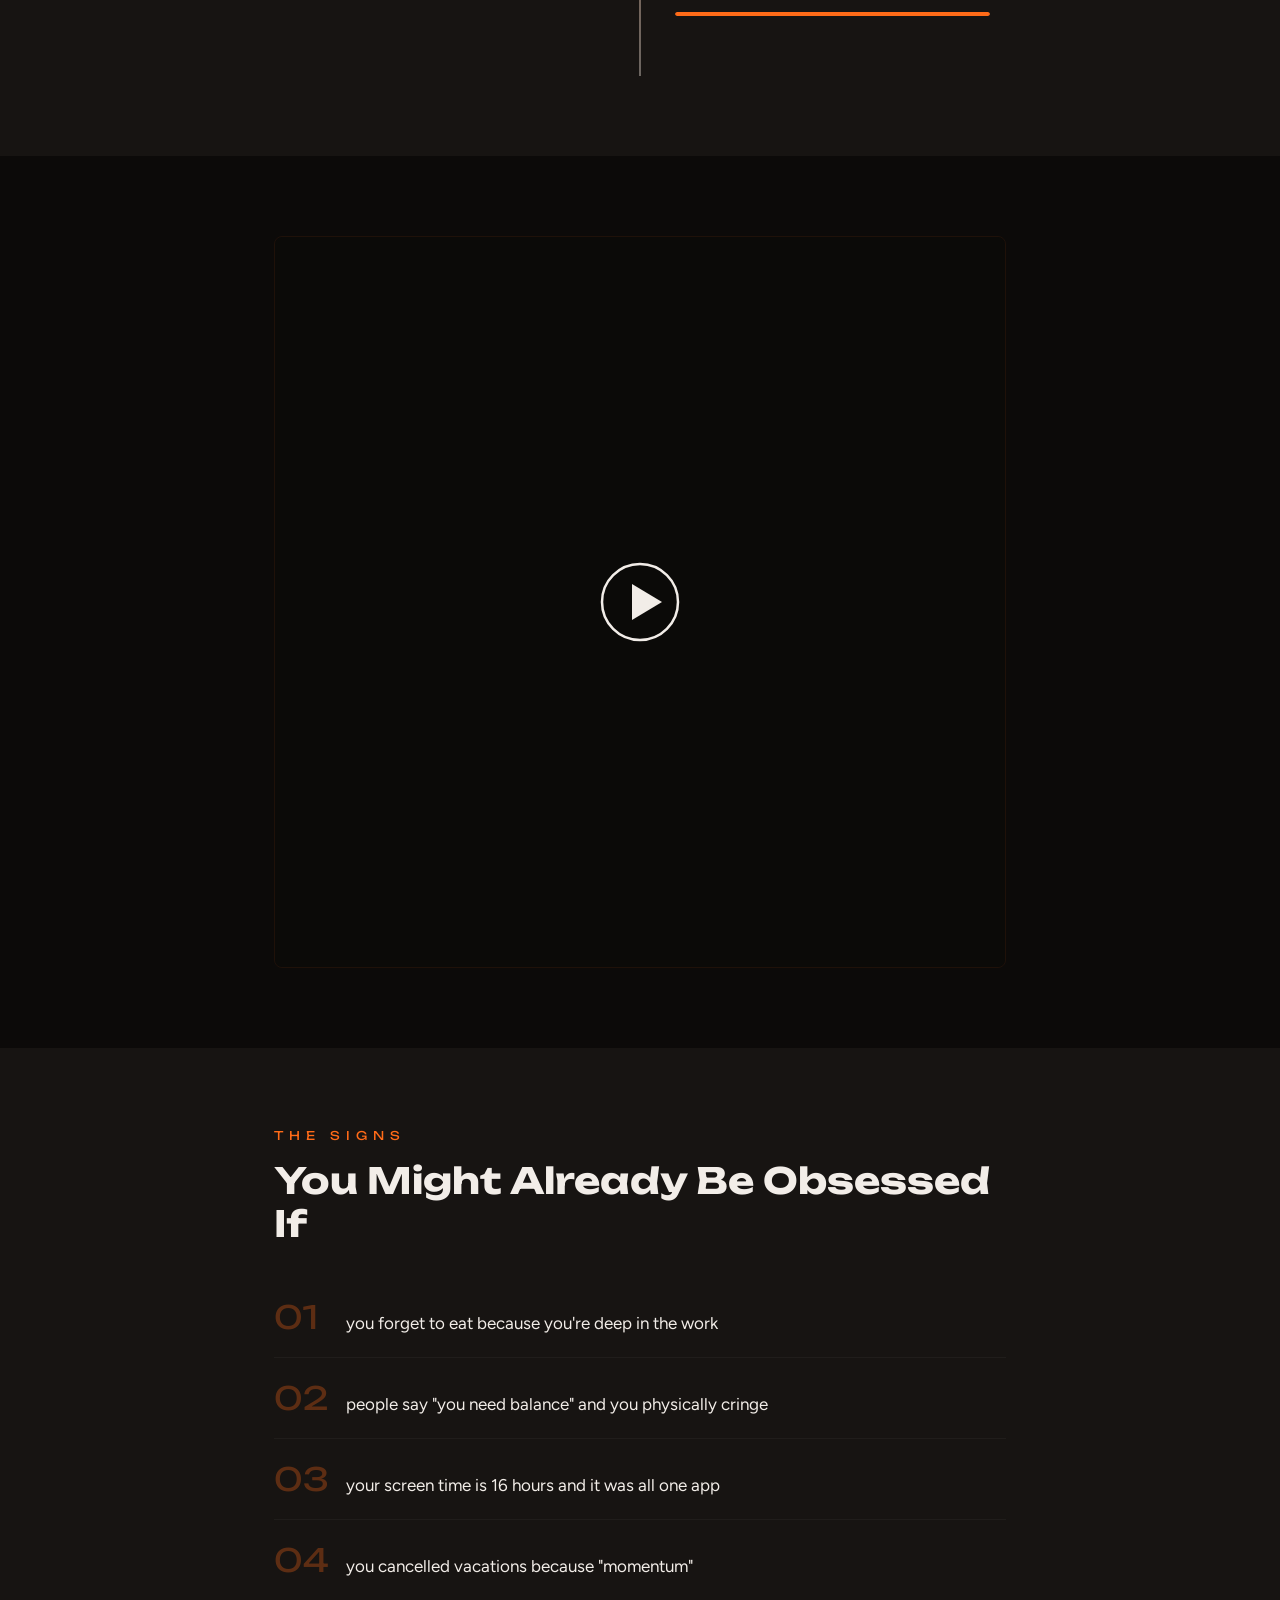
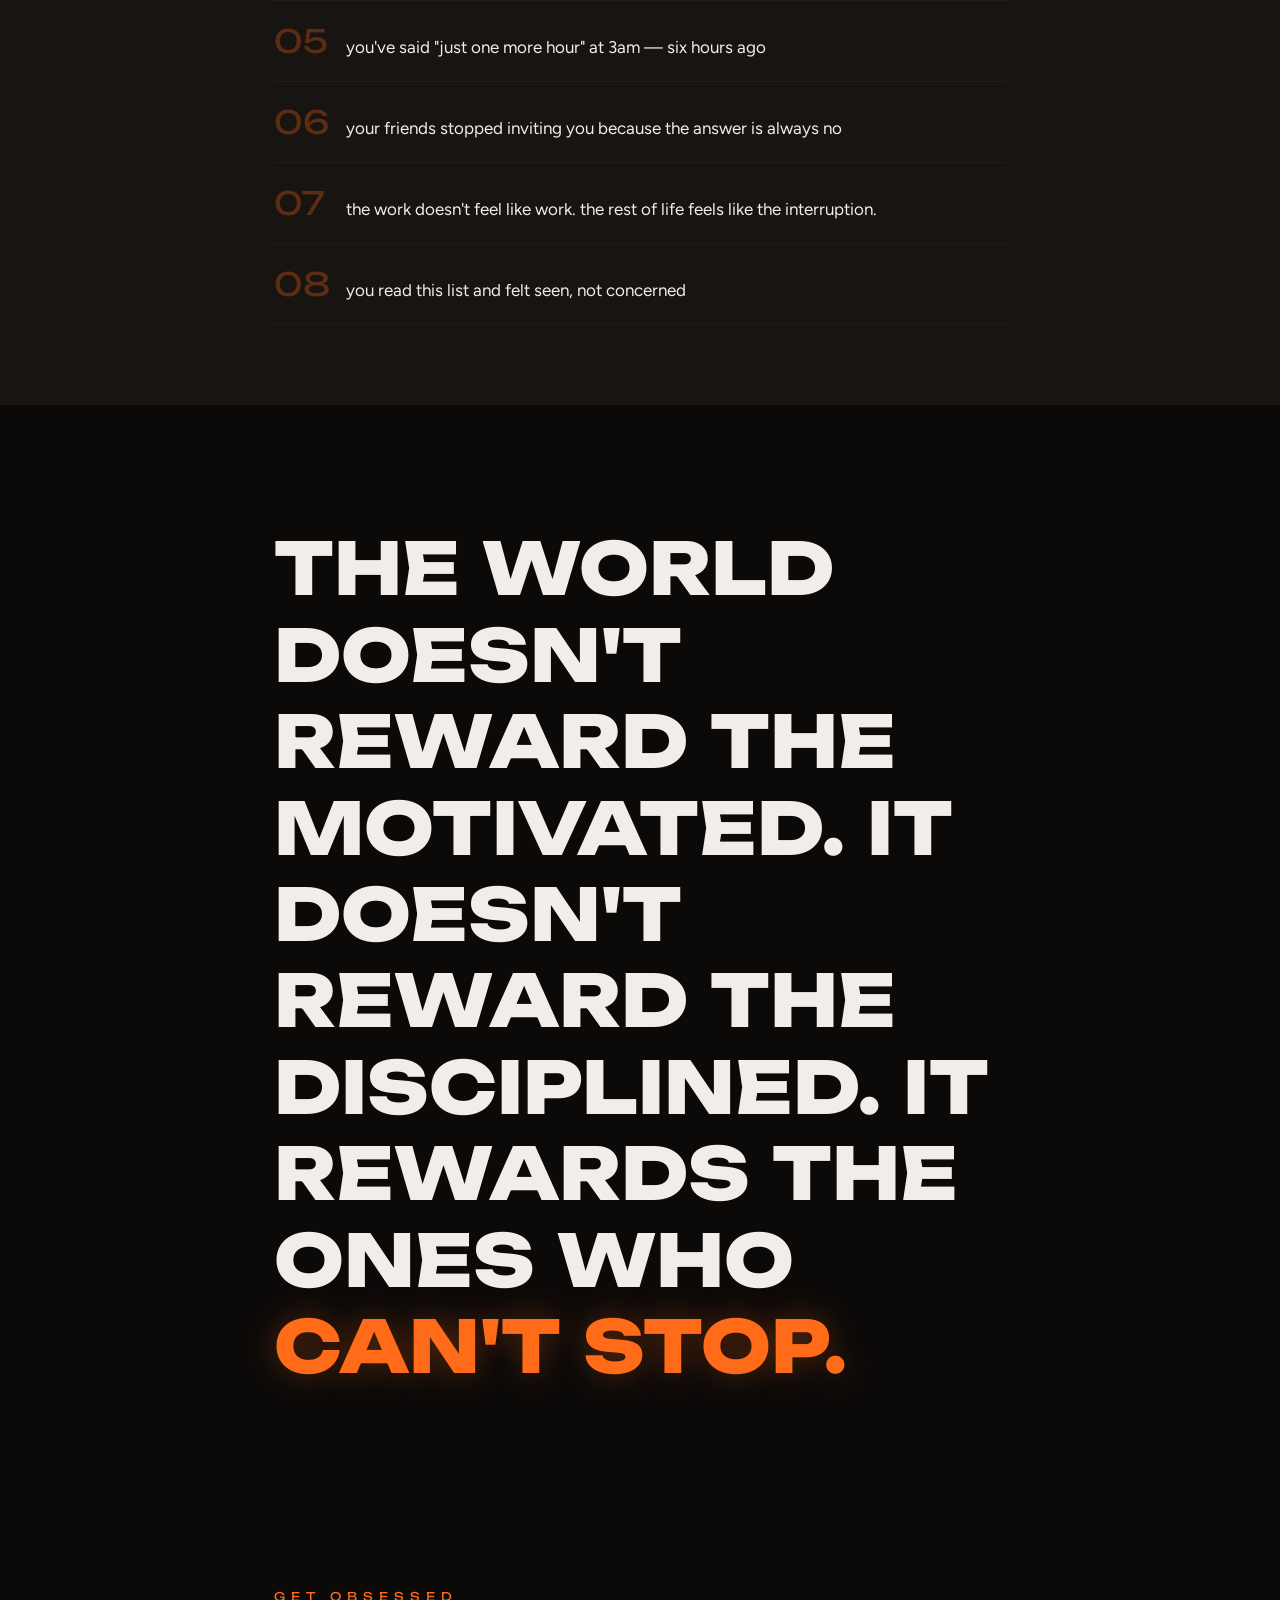
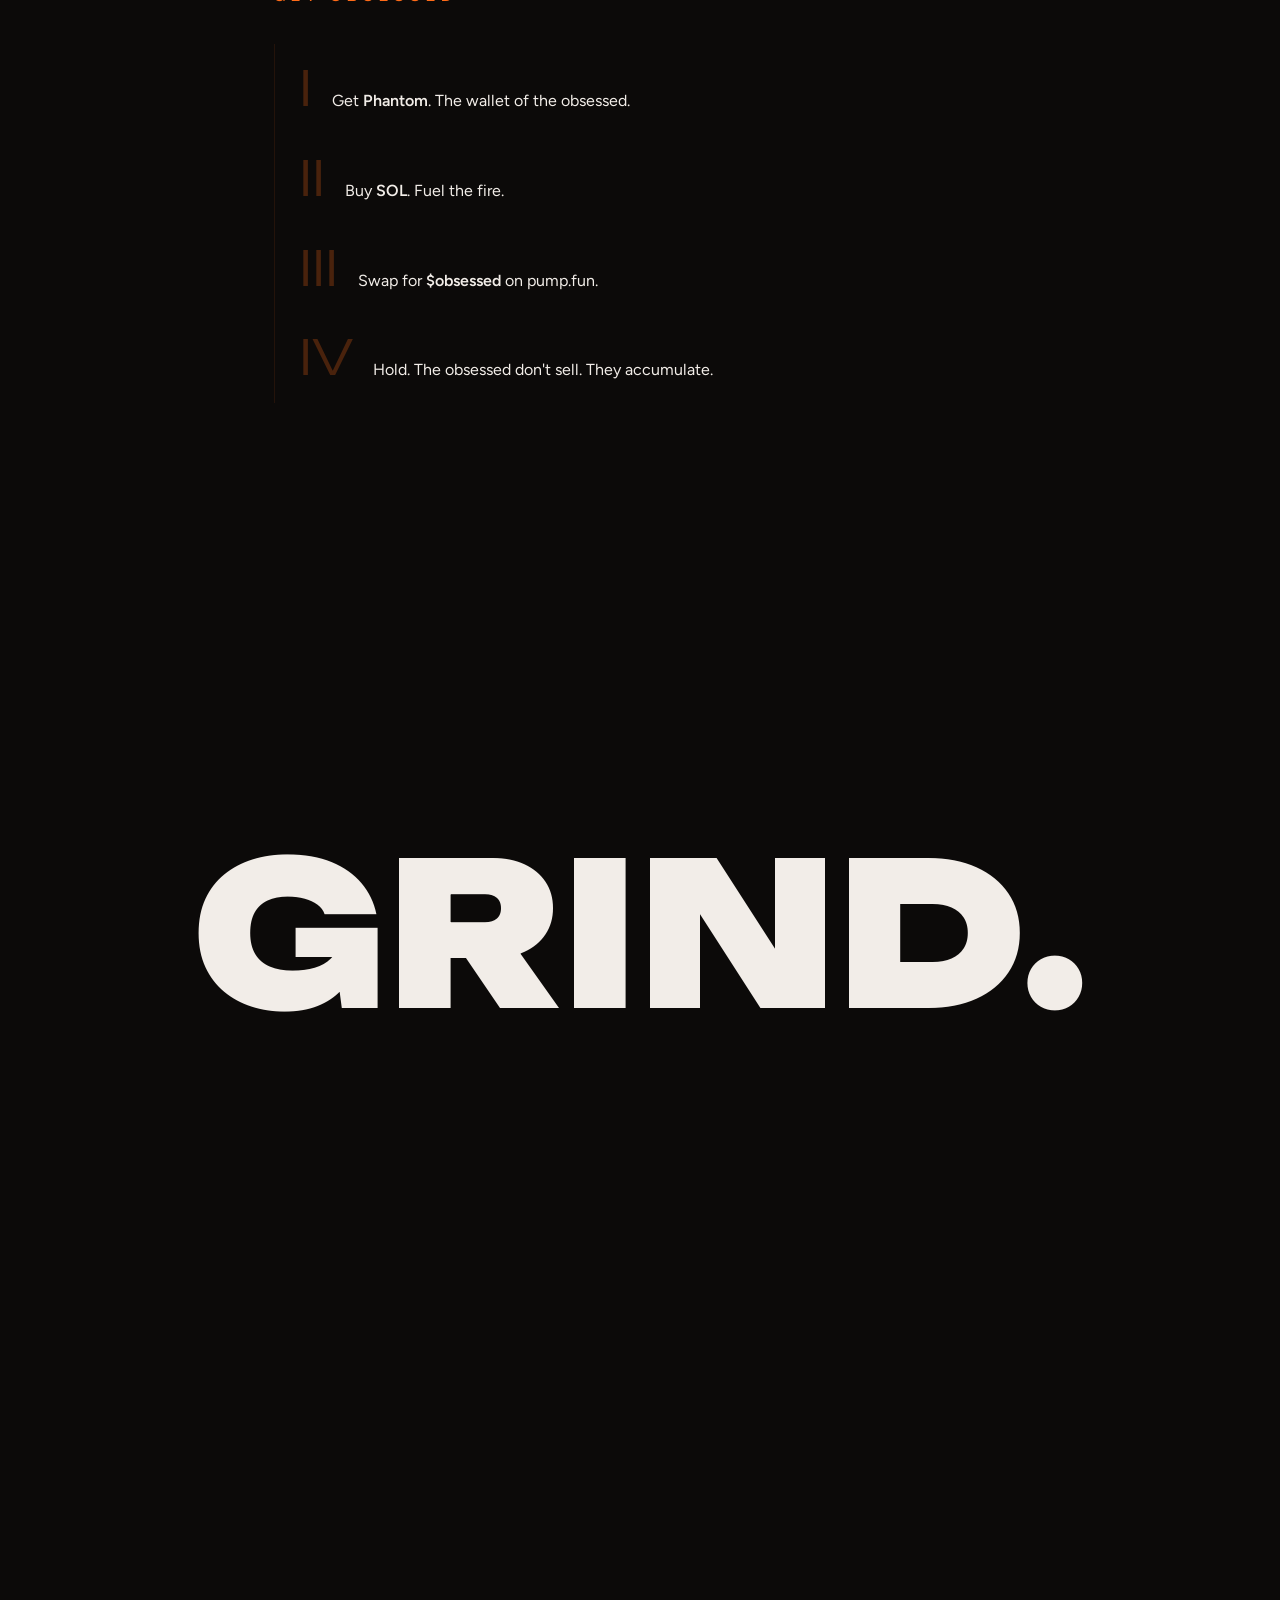
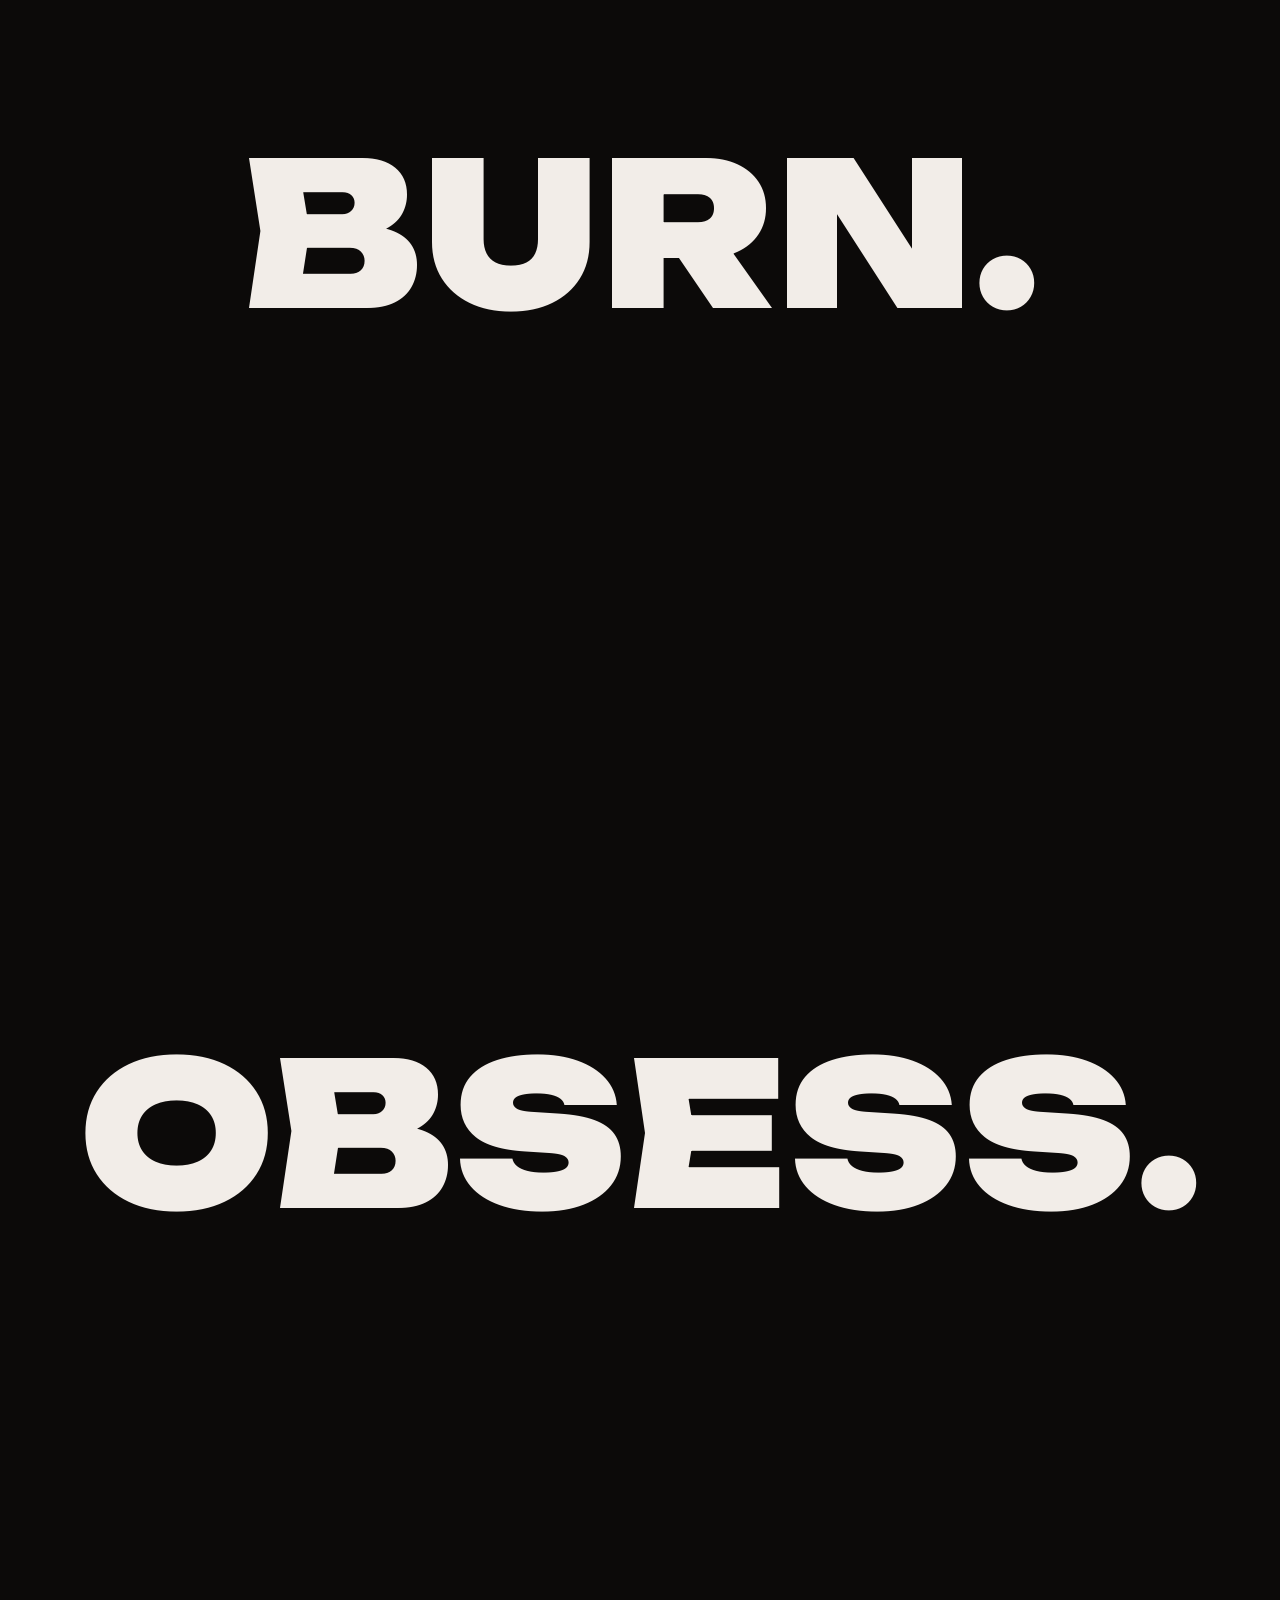
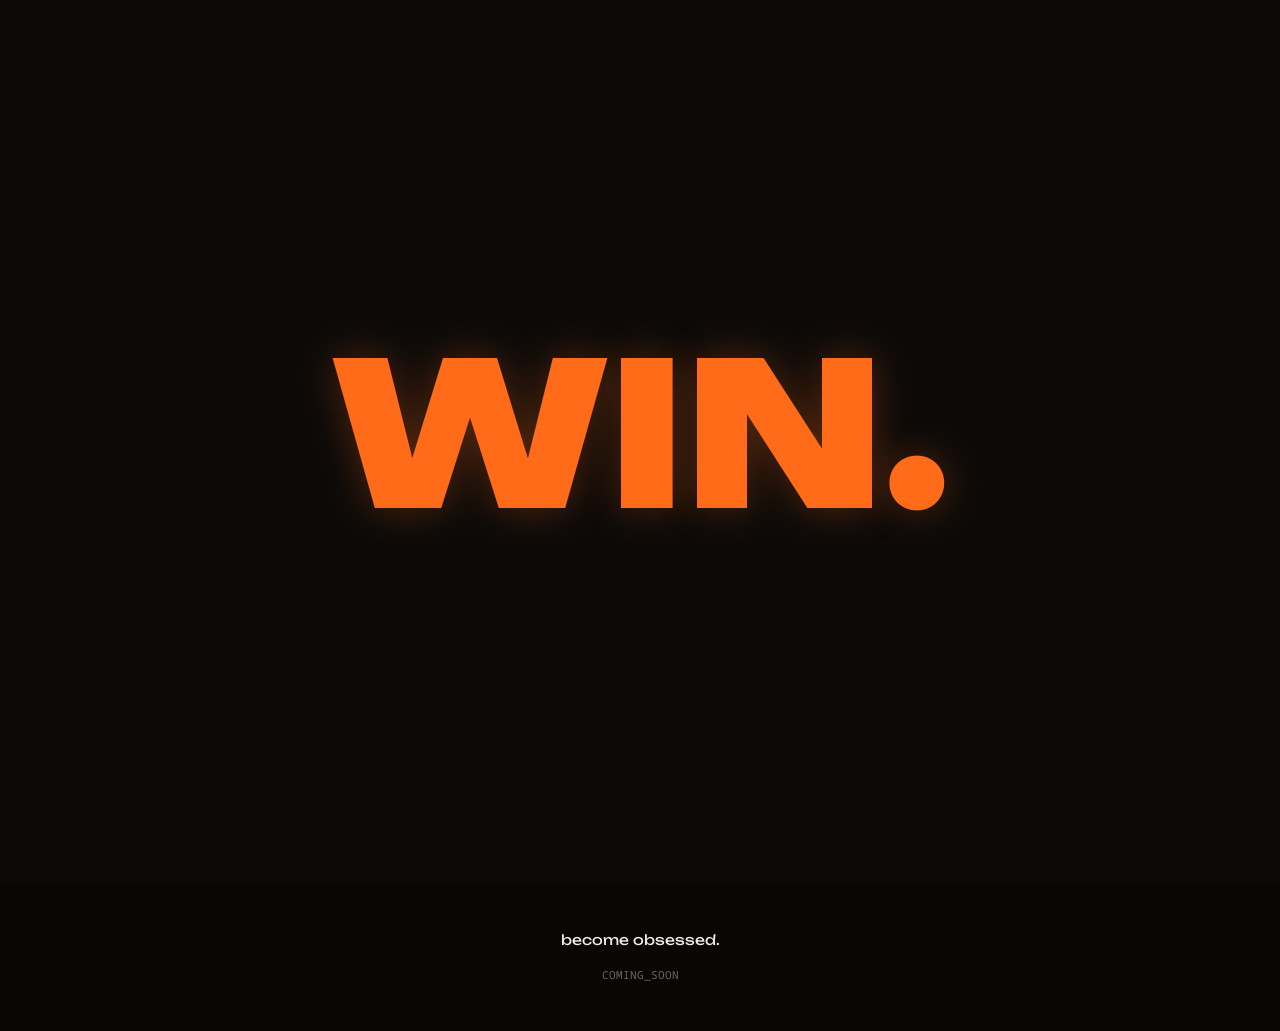
==== commit 77640cfe: "Remove 'on-chain.' from footer Co-Authored-By: Claude Opus 4.6 (1M context) <noreply@anthropic.com>" ====
--- a/index.html
+++ b/index.html
@@ -243,7 +243,7 @@
 
   <!-- FOOTER -->
   <footer class="footer">
-    <div class="footer-title">become obsessed. on-chain.</div>
+    <div class="footer-title">become obsessed.</div>
     <span class="footer-ca" id="footer-ca">COMING_SOON</span>
   </footer>
 
